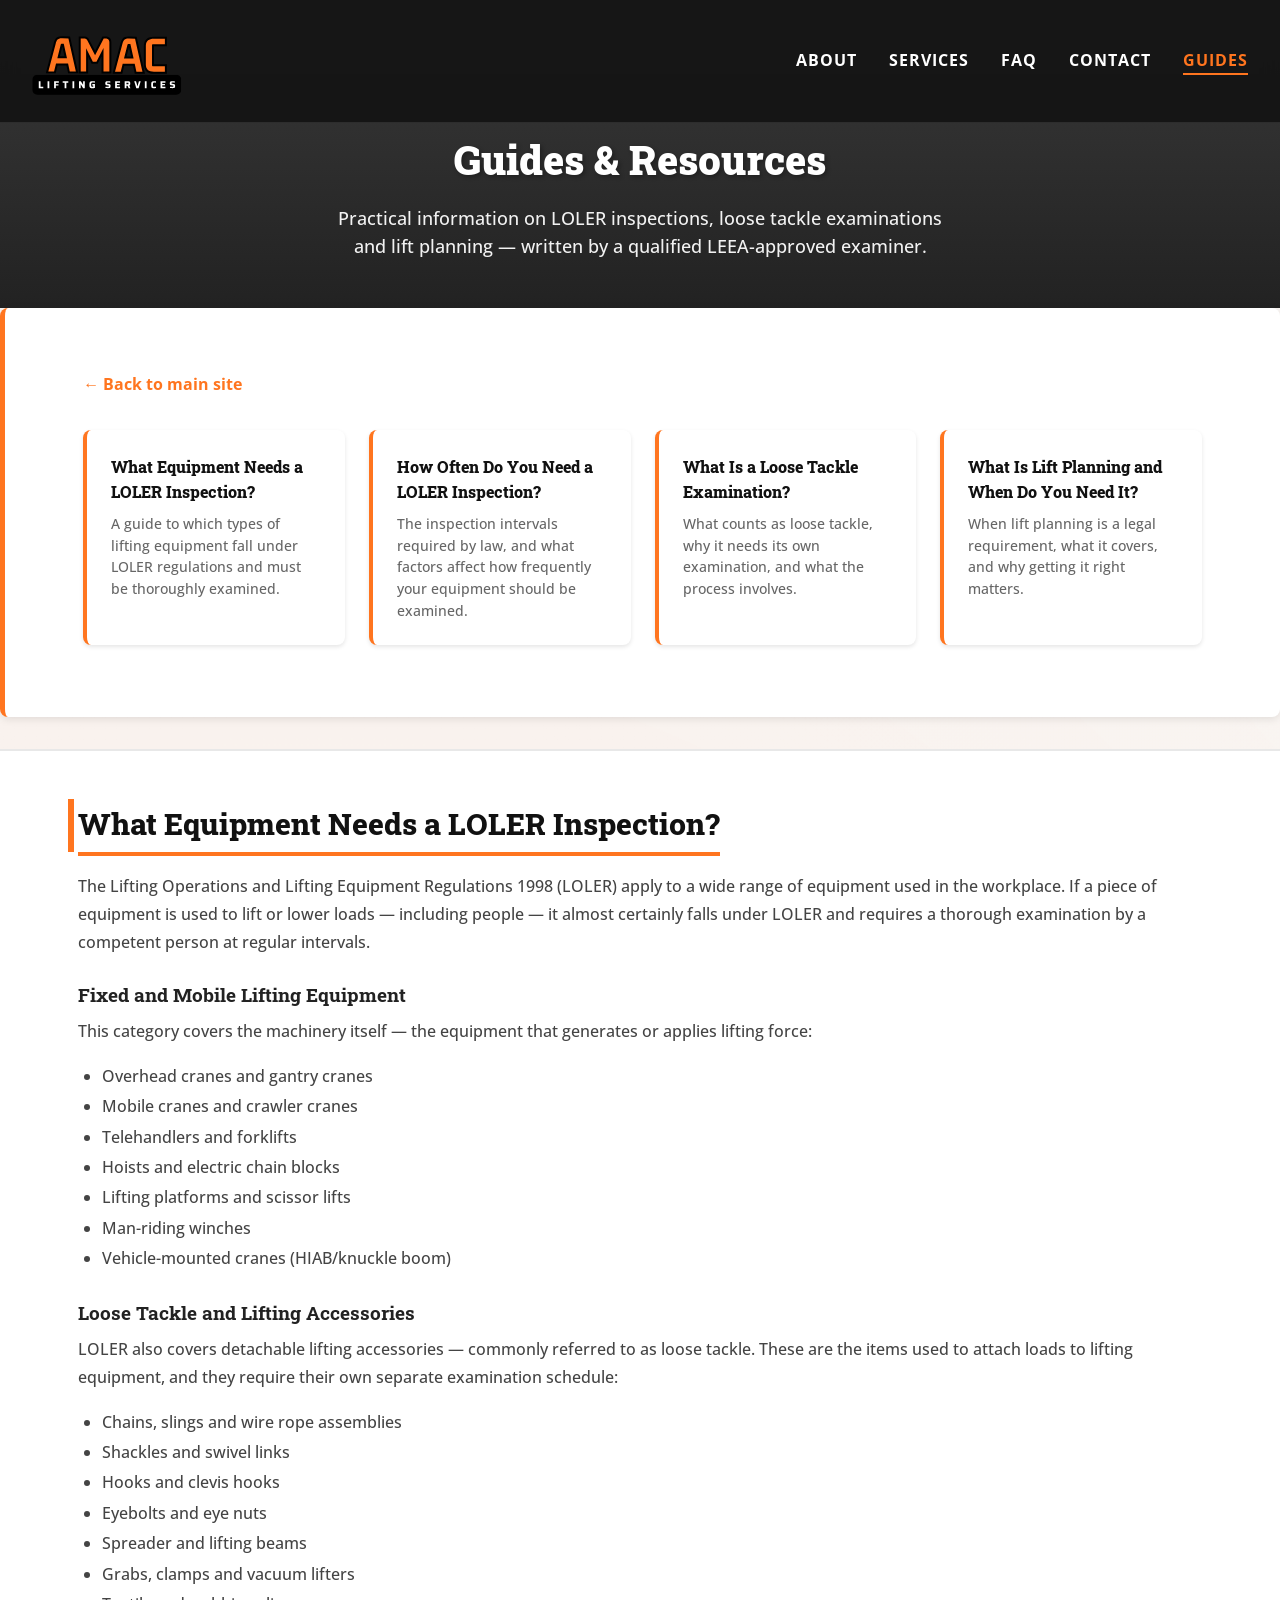
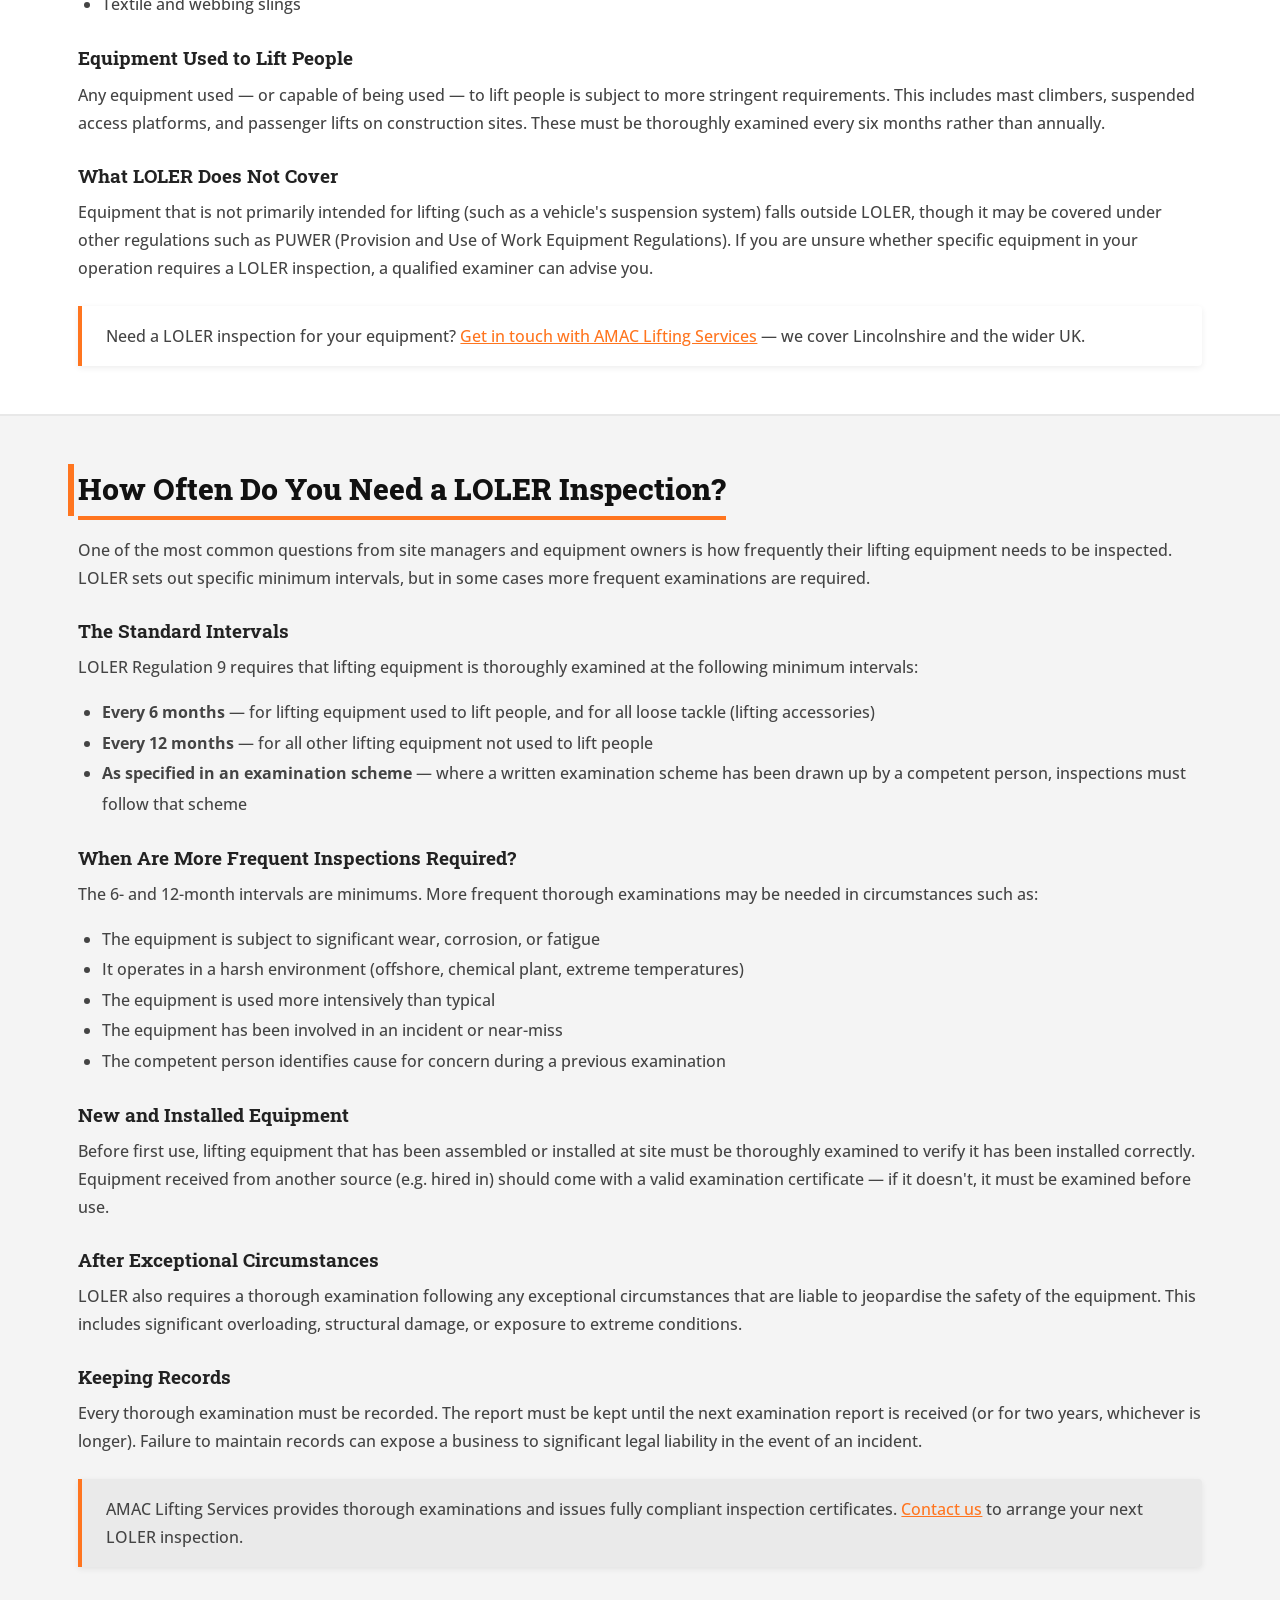
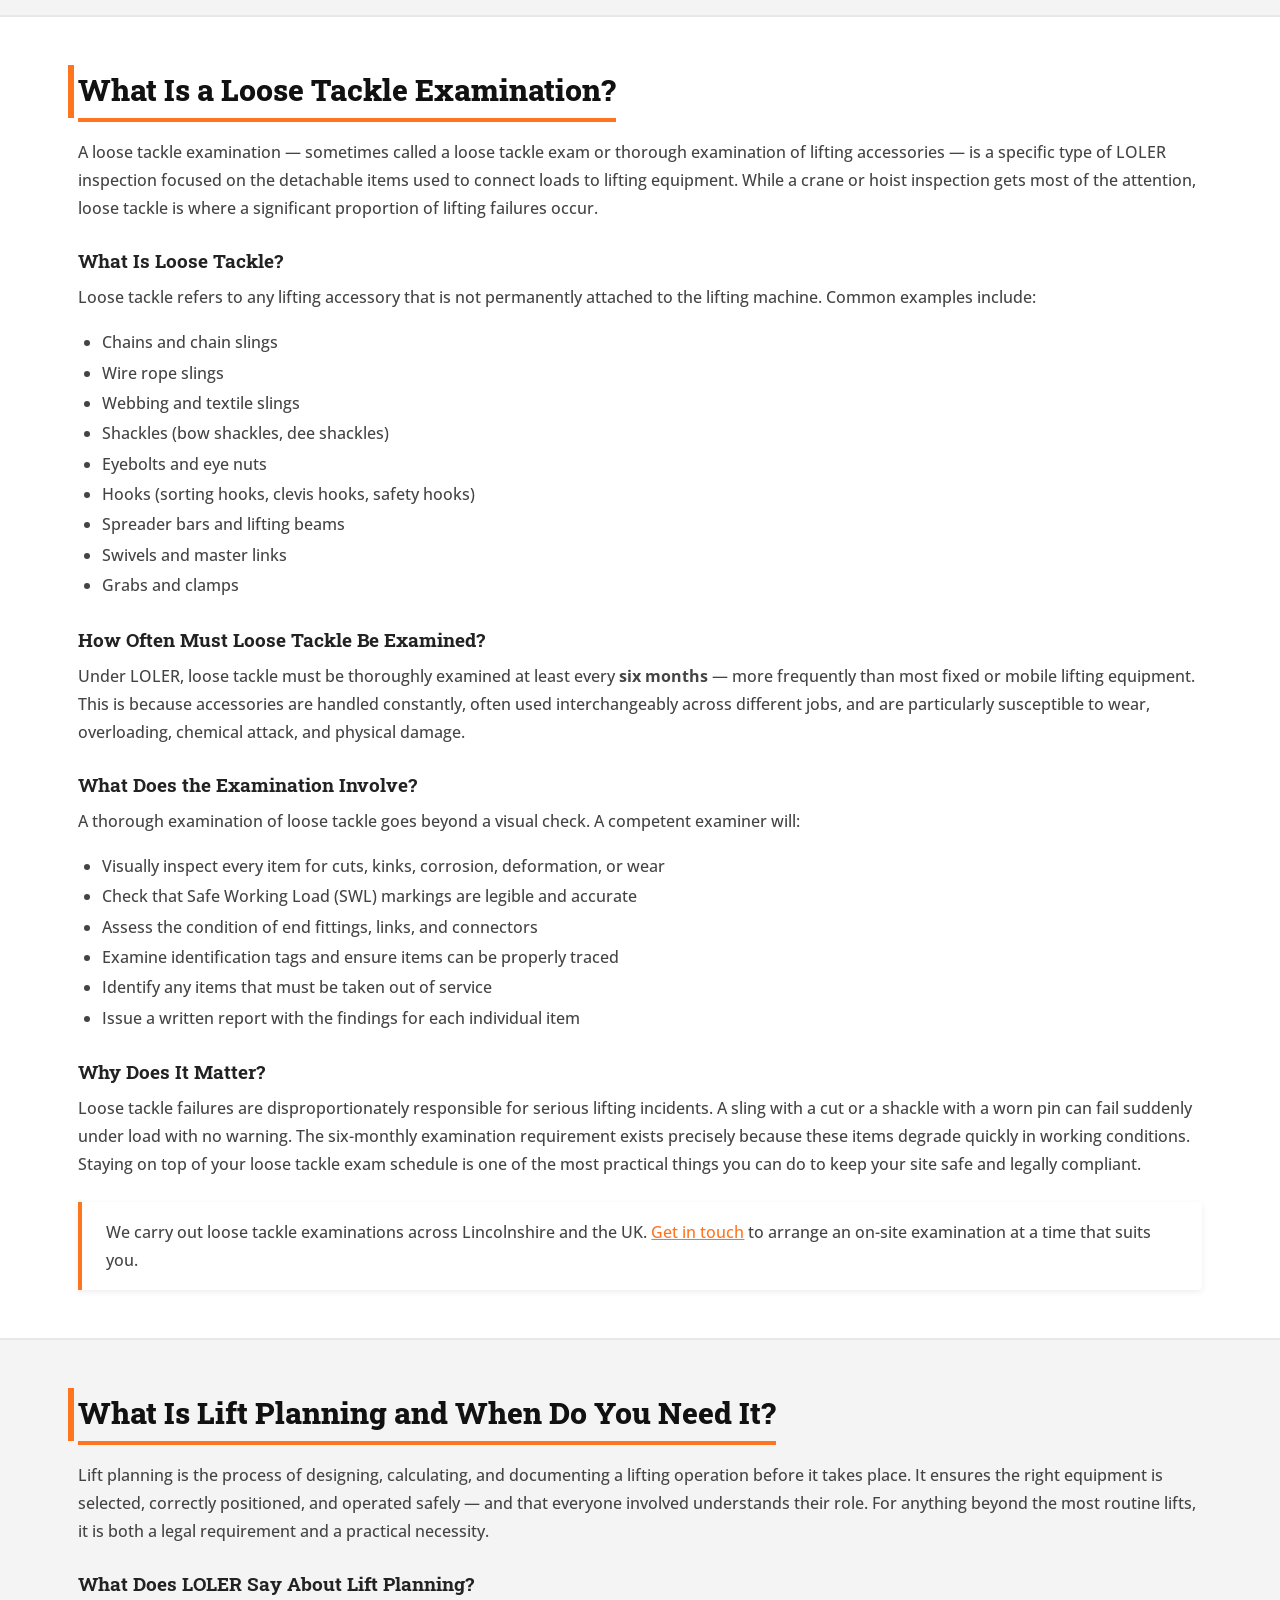
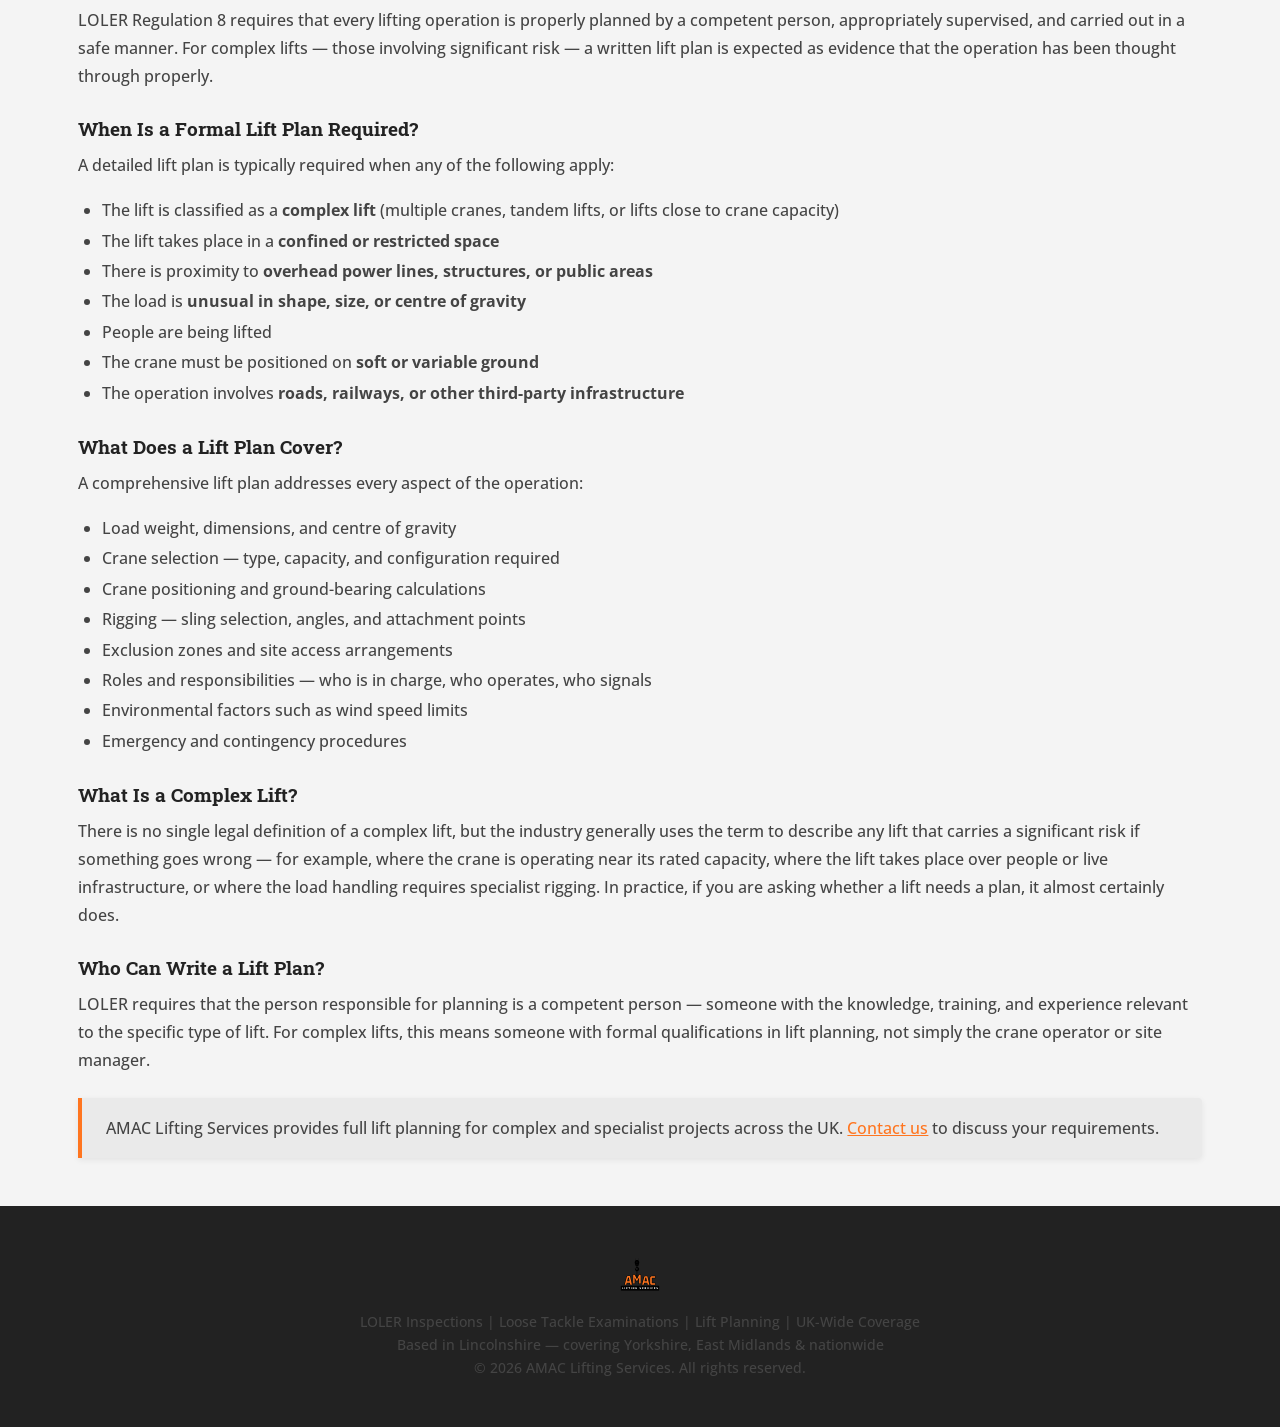
==== blog.html @ 9dad84a2 "improved SEO and built guides" ====
<!DOCTYPE html>
<html lang="en">
<head>
    <meta charset="UTF-8">
    <meta name="viewport" content="width=device-width, initial-scale=1.0">
    <title>LOLER & Lifting Equipment Guides | AMAC Lifting Services</title>
    <meta name="description" content="Practical guides on LOLER inspections, loose tackle examinations, lift planning and lifting equipment compliance. Written by a qualified LEEA-approved examiner.">
    <link rel="canonical" href="https://www.amacliftingservices.co.uk/blog.html">
    <!-- Open Graph / social -->
    <meta property="og:title" content="LOLER & Lifting Equipment Guides | AMAC Lifting Services">
    <meta property="og:description" content="Practical guides on LOLER inspections, loose tackle examinations and lift planning — written by a qualified LEEA-approved examiner covering the UK.">
    <meta property="og:type" content="website">
    <meta property="og:url" content="https://www.amacliftingservices.co.uk/blog.html">
    <meta property="og:image" content="https://www.amacliftingservices.co.uk/image/6.svg">
    <meta name="twitter:card" content="summary_large_image">
    <meta name="twitter:title" content="LOLER & Lifting Equipment Guides | AMAC Lifting Services">
    <meta name="twitter:description" content="Practical guides on LOLER inspections, loose tackle examinations and lift planning — written by a qualified LEEA-approved examiner.">
    <link rel="icon" type="image/svg+xml" href="image/AMAC-LIFTING-LOGO-FAVICON.svg">
    <link rel="preconnect" href="https://fonts.googleapis.com">
    <link rel="preconnect" href="https://fonts.gstatic.com" crossorigin>
    <link href="https://fonts.googleapis.com/css2?family=Montserrat:wght@400;700;900&family=Open+Sans:wght@400;600;700&family=Roboto+Slab:wght@400;700&display=swap" rel="stylesheet">
    <link rel="stylesheet" href="css/styles.css">

    <script type="application/ld+json">
    {
      "@context": "https://schema.org",
      "@type": "Blog",
      "name": "AMAC Lifting Services — Guides & Resources",
      "url": "https://www.amacliftingservices.co.uk/blog.html",
      "description": "Practical guides on LOLER inspections, loose tackle examinations and lift planning from a qualified LEEA-approved examiner.",
      "publisher": {
        "@type": "Organization",
        "name": "AMAC Lifting Services",
        "url": "https://www.amacliftingservices.co.uk/"
      },
      "blogPost": [
        {
          "@type": "BlogPosting",
          "headline": "What Equipment Needs a LOLER Inspection?",
          "url": "https://www.amacliftingservices.co.uk/blog.html#what-equipment-needs-loler",
          "datePublished": "2026-03-12",
          "author": { "@type": "Organization", "name": "AMAC Lifting Services" }
        },
        {
          "@type": "BlogPosting",
          "headline": "How Often Do You Need a LOLER Inspection?",
          "url": "https://www.amacliftingservices.co.uk/blog.html#how-often-loler",
          "datePublished": "2026-03-12",
          "author": { "@type": "Organization", "name": "AMAC Lifting Services" }
        },
        {
          "@type": "BlogPosting",
          "headline": "What Is a Loose Tackle Examination?",
          "url": "https://www.amacliftingservices.co.uk/blog.html#loose-tackle-examination",
          "datePublished": "2026-03-12",
          "author": { "@type": "Organization", "name": "AMAC Lifting Services" }
        },
        {
          "@type": "BlogPosting",
          "headline": "What Is Lift Planning and When Do You Need It?",
          "url": "https://www.amacliftingservices.co.uk/blog.html#what-is-lift-planning",
          "datePublished": "2026-03-12",
          "author": { "@type": "Organization", "name": "AMAC Lifting Services" }
        }
      ]
    }
    </script>
</head>
<body>

    <header class="site-header">
        <nav class="navbar">
            <a class="logo" href="index.html">
                <img src="image/AMAC-NAVBAR-LOGO.svg" alt="AMAC Lifting Services" height="40">
            </a>
            <button class="nav-toggle" aria-label="Open navigation">
                <span class="hamburger"></span>
            </button>
            <ul class="nav-links">
                <li><a href="index.html#about">About</a></li>
                <li><a href="index.html#services">Services</a></li>
                <li><a href="index.html#faq">FAQ</a></li>
                <li><a href="index.html#contact">Contact</a></li>
                <li><a href="blog.html" class="active">Guides</a></li>
            </ul>
        </nav>
    </header>

    <main>
        <div class="blog-hero">
            <div class="container">
                <h1>Guides &amp; Resources</h1>
                <p>Practical information on LOLER inspections, loose tackle examinations and lift planning — written by a qualified LEEA-approved examiner.</p>
            </div>
        </div>

        <section class="section">
            <div class="container">
                <a class="blog-back-link" href="index.html">&larr; Back to main site</a>
                <div class="blog-grid">
                    <div class="blog-card">
                        <h2><a href="#what-equipment-needs-loler">What Equipment Needs a LOLER Inspection?</a></h2>
                        <p>A guide to which types of lifting equipment fall under LOLER regulations and must be thoroughly examined.</p>
                    </div>
                    <div class="blog-card">
                        <h2><a href="#how-often-loler">How Often Do You Need a LOLER Inspection?</a></h2>
                        <p>The inspection intervals required by law, and what factors affect how frequently your equipment should be examined.</p>
                    </div>
                    <div class="blog-card">
                        <h2><a href="#loose-tackle-examination">What Is a Loose Tackle Examination?</a></h2>
                        <p>What counts as loose tackle, why it needs its own examination, and what the process involves.</p>
                    </div>
                    <div class="blog-card">
                        <h2><a href="#what-is-lift-planning">What Is Lift Planning and When Do You Need It?</a></h2>
                        <p>When lift planning is a legal requirement, what it covers, and why getting it right matters.</p>
                    </div>
                </div>
            </div>
        </section>

        <!-- Article 1 -->
        <article id="what-equipment-needs-loler" class="blog-article">
            <div class="container">
                <h2>What Equipment Needs a LOLER Inspection?</h2>
                <p>The Lifting Operations and Lifting Equipment Regulations 1998 (LOLER) apply to a wide range of equipment used in the workplace. If a piece of equipment is used to lift or lower loads — including people — it almost certainly falls under LOLER and requires a thorough examination by a competent person at regular intervals.</p>

                <h3>Fixed and Mobile Lifting Equipment</h3>
                <p>This category covers the machinery itself — the equipment that generates or applies lifting force:</p>
                <ul>
                    <li>Overhead cranes and gantry cranes</li>
                    <li>Mobile cranes and crawler cranes</li>
                    <li>Telehandlers and forklifts</li>
                    <li>Hoists and electric chain blocks</li>
                    <li>Lifting platforms and scissor lifts</li>
                    <li>Man-riding winches</li>
                    <li>Vehicle-mounted cranes (HIAB/knuckle boom)</li>
                </ul>

                <h3>Loose Tackle and Lifting Accessories</h3>
                <p>LOLER also covers detachable lifting accessories — commonly referred to as loose tackle. These are the items used to attach loads to lifting equipment, and they require their own separate examination schedule:</p>
                <ul>
                    <li>Chains, slings and wire rope assemblies</li>
                    <li>Shackles and swivel links</li>
                    <li>Hooks and clevis hooks</li>
                    <li>Eyebolts and eye nuts</li>
                    <li>Spreader and lifting beams</li>
                    <li>Grabs, clamps and vacuum lifters</li>
                    <li>Textile and webbing slings</li>
                </ul>

                <h3>Equipment Used to Lift People</h3>
                <p>Any equipment used — or capable of being used — to lift people is subject to more stringent requirements. This includes mast climbers, suspended access platforms, and passenger lifts on construction sites. These must be thoroughly examined every six months rather than annually.</p>

                <h3>What LOLER Does Not Cover</h3>
                <p>Equipment that is not primarily intended for lifting (such as a vehicle's suspension system) falls outside LOLER, though it may be covered under other regulations such as PUWER (Provision and Use of Work Equipment Regulations). If you are unsure whether specific equipment in your operation requires a LOLER inspection, a qualified examiner can advise you.</p>

                <div class="article-cta">
                    <p>Need a LOLER inspection for your equipment? <a href="index.html#contact">Get in touch with AMAC Lifting Services</a> — we cover Lincolnshire and the wider UK.</p>
                </div>
            </div>
        </article>

        <!-- Article 2 -->
        <article id="how-often-loler" class="blog-article">
            <div class="container">
                <h2>How Often Do You Need a LOLER Inspection?</h2>
                <p>One of the most common questions from site managers and equipment owners is how frequently their lifting equipment needs to be inspected. LOLER sets out specific minimum intervals, but in some cases more frequent examinations are required.</p>

                <h3>The Standard Intervals</h3>
                <p>LOLER Regulation 9 requires that lifting equipment is thoroughly examined at the following minimum intervals:</p>
                <ul>
                    <li><strong>Every 6 months</strong> — for lifting equipment used to lift people, and for all loose tackle (lifting accessories)</li>
                    <li><strong>Every 12 months</strong> — for all other lifting equipment not used to lift people</li>
                    <li><strong>As specified in an examination scheme</strong> — where a written examination scheme has been drawn up by a competent person, inspections must follow that scheme</li>
                </ul>

                <h3>When Are More Frequent Inspections Required?</h3>
                <p>The 6- and 12-month intervals are minimums. More frequent thorough examinations may be needed in circumstances such as:</p>
                <ul>
                    <li>The equipment is subject to significant wear, corrosion, or fatigue</li>
                    <li>It operates in a harsh environment (offshore, chemical plant, extreme temperatures)</li>
                    <li>The equipment is used more intensively than typical</li>
                    <li>The equipment has been involved in an incident or near-miss</li>
                    <li>The competent person identifies cause for concern during a previous examination</li>
                </ul>

                <h3>New and Installed Equipment</h3>
                <p>Before first use, lifting equipment that has been assembled or installed at site must be thoroughly examined to verify it has been installed correctly. Equipment received from another source (e.g. hired in) should come with a valid examination certificate — if it doesn't, it must be examined before use.</p>

                <h3>After Exceptional Circumstances</h3>
                <p>LOLER also requires a thorough examination following any exceptional circumstances that are liable to jeopardise the safety of the equipment. This includes significant overloading, structural damage, or exposure to extreme conditions.</p>

                <h3>Keeping Records</h3>
                <p>Every thorough examination must be recorded. The report must be kept until the next examination report is received (or for two years, whichever is longer). Failure to maintain records can expose a business to significant legal liability in the event of an incident.</p>

                <div class="article-cta">
                    <p>AMAC Lifting Services provides thorough examinations and issues fully compliant inspection certificates. <a href="index.html#contact">Contact us</a> to arrange your next LOLER inspection.</p>
                </div>
            </div>
        </article>

        <!-- Article 3 -->
        <article id="loose-tackle-examination" class="blog-article">
            <div class="container">
                <h2>What Is a Loose Tackle Examination?</h2>
                <p>A loose tackle examination — sometimes called a loose tackle exam or thorough examination of lifting accessories — is a specific type of LOLER inspection focused on the detachable items used to connect loads to lifting equipment. While a crane or hoist inspection gets most of the attention, loose tackle is where a significant proportion of lifting failures occur.</p>

                <h3>What Is Loose Tackle?</h3>
                <p>Loose tackle refers to any lifting accessory that is not permanently attached to the lifting machine. Common examples include:</p>
                <ul>
                    <li>Chains and chain slings</li>
                    <li>Wire rope slings</li>
                    <li>Webbing and textile slings</li>
                    <li>Shackles (bow shackles, dee shackles)</li>
                    <li>Eyebolts and eye nuts</li>
                    <li>Hooks (sorting hooks, clevis hooks, safety hooks)</li>
                    <li>Spreader bars and lifting beams</li>
                    <li>Swivels and master links</li>
                    <li>Grabs and clamps</li>
                </ul>

                <h3>How Often Must Loose Tackle Be Examined?</h3>
                <p>Under LOLER, loose tackle must be thoroughly examined at least every <strong>six months</strong> — more frequently than most fixed or mobile lifting equipment. This is because accessories are handled constantly, often used interchangeably across different jobs, and are particularly susceptible to wear, overloading, chemical attack, and physical damage.</p>

                <h3>What Does the Examination Involve?</h3>
                <p>A thorough examination of loose tackle goes beyond a visual check. A competent examiner will:</p>
                <ul>
                    <li>Visually inspect every item for cuts, kinks, corrosion, deformation, or wear</li>
                    <li>Check that Safe Working Load (SWL) markings are legible and accurate</li>
                    <li>Assess the condition of end fittings, links, and connectors</li>
                    <li>Examine identification tags and ensure items can be properly traced</li>
                    <li>Identify any items that must be taken out of service</li>
                    <li>Issue a written report with the findings for each individual item</li>
                </ul>

                <h3>Why Does It Matter?</h3>
                <p>Loose tackle failures are disproportionately responsible for serious lifting incidents. A sling with a cut or a shackle with a worn pin can fail suddenly under load with no warning. The six-monthly examination requirement exists precisely because these items degrade quickly in working conditions. Staying on top of your loose tackle exam schedule is one of the most practical things you can do to keep your site safe and legally compliant.</p>

                <div class="article-cta">
                    <p>We carry out loose tackle examinations across Lincolnshire and the UK. <a href="index.html#contact">Get in touch</a> to arrange an on-site examination at a time that suits you.</p>
                </div>
            </div>
        </article>

        <!-- Article 4 -->
        <article id="what-is-lift-planning" class="blog-article">
            <div class="container">
                <h2>What Is Lift Planning and When Do You Need It?</h2>
                <p>Lift planning is the process of designing, calculating, and documenting a lifting operation before it takes place. It ensures the right equipment is selected, correctly positioned, and operated safely — and that everyone involved understands their role. For anything beyond the most routine lifts, it is both a legal requirement and a practical necessity.</p>

                <h3>What Does LOLER Say About Lift Planning?</h3>
                <p>LOLER Regulation 8 requires that every lifting operation is properly planned by a competent person, appropriately supervised, and carried out in a safe manner. For complex lifts — those involving significant risk — a written lift plan is expected as evidence that the operation has been thought through properly.</p>

                <h3>When Is a Formal Lift Plan Required?</h3>
                <p>A detailed lift plan is typically required when any of the following apply:</p>
                <ul>
                    <li>The lift is classified as a <strong>complex lift</strong> (multiple cranes, tandem lifts, or lifts close to crane capacity)</li>
                    <li>The lift takes place in a <strong>confined or restricted space</strong></li>
                    <li>There is proximity to <strong>overhead power lines, structures, or public areas</strong></li>
                    <li>The load is <strong>unusual in shape, size, or centre of gravity</strong></li>
                    <li>People are being lifted</li>
                    <li>The crane must be positioned on <strong>soft or variable ground</strong></li>
                    <li>The operation involves <strong>roads, railways, or other third-party infrastructure</strong></li>
                </ul>

                <h3>What Does a Lift Plan Cover?</h3>
                <p>A comprehensive lift plan addresses every aspect of the operation:</p>
                <ul>
                    <li>Load weight, dimensions, and centre of gravity</li>
                    <li>Crane selection — type, capacity, and configuration required</li>
                    <li>Crane positioning and ground-bearing calculations</li>
                    <li>Rigging — sling selection, angles, and attachment points</li>
                    <li>Exclusion zones and site access arrangements</li>
                    <li>Roles and responsibilities — who is in charge, who operates, who signals</li>
                    <li>Environmental factors such as wind speed limits</li>
                    <li>Emergency and contingency procedures</li>
                </ul>

                <h3>What Is a Complex Lift?</h3>
                <p>There is no single legal definition of a complex lift, but the industry generally uses the term to describe any lift that carries a significant risk if something goes wrong — for example, where the crane is operating near its rated capacity, where the lift takes place over people or live infrastructure, or where the load handling requires specialist rigging. In practice, if you are asking whether a lift needs a plan, it almost certainly does.</p>

                <h3>Who Can Write a Lift Plan?</h3>
                <p>LOLER requires that the person responsible for planning is a competent person — someone with the knowledge, training, and experience relevant to the specific type of lift. For complex lifts, this means someone with formal qualifications in lift planning, not simply the crane operator or site manager.</p>

                <div class="article-cta">
                    <p>AMAC Lifting Services provides full lift planning for complex and specialist projects across the UK. <a href="index.html#contact">Contact us</a> to discuss your requirements.</p>
                </div>
            </div>
        </article>
    </main>

    <footer class="site-footer">
        <img class="footer-logo" src="image/6.svg" alt="AMAC Lifting Services logo" height="30">
        <p>LOLER Inspections | Loose Tackle Examinations | Lift Planning | UK-Wide Coverage</p>
        <p>Based in Lincolnshire &mdash; covering Yorkshire, East Midlands &amp; nationwide</p>
        <p>&copy; 2026 AMAC Lifting Services. All rights reserved.</p>
    </footer>

    <script src="js/main.js"></script>
</body>
</html>
---- css/styles.css ----
/* Base resets and typography */
:root {
  --accent: #ff751f;
  --dark: #222;
  --darkest: #111;
  --lightgray: #f4f4f4;
  --font-heading: 'Roboto Slab', serif;
  --font-body: 'Open Sans', sans-serif;
}
* {
  margin: 0;
  padding: 0;
  box-sizing: border-box;
}
html {
  scroll-behavior: smooth;
  font-family: var(--font-body);
  color: var(--dark);
  background-color: #fff;
  font-size: 16px; /* base font size for consistent scaling */
}
body {
  line-height: 1.6;
  font-weight: 500;
  background: #f9f9f9;
  background-image: 
    radial-gradient(circle at 25% 25%, rgba(255, 117, 31, 0.08) 0%, transparent 50%),
    radial-gradient(circle at 75% 75%, rgba(21, 33, 99, 0.08) 0%, transparent 50%);
}
h1,h2,h3,h4,h5,h6 {
  font-family: var(--font-heading);
  color: var(--darkest);
}
p {
  color: #444;
}
a {
  color: var(--accent);
}

/* Utility */
.container {
  width: 90%;
  max-width: 1200px;
  margin: 0 auto;
}
img {
  max-width: 100%;
  height: auto;
}

/* Header / Navbar */
.site-header {
  background: rgba(17,17,17,0.85);
  backdrop-filter: blur(8px);
  position: fixed;
  width: 100%;
  top: 0;
  z-index: 1000;
  border-bottom: 1px solid rgba(255,255,255,0.1);
}
.navbar {
  display: flex;
  align-items: center;
  justify-content: space-between;
  padding: 1rem 2rem;
}
.navbar .logo img {
  display: block;
  height: 90px;
}
.nav-links {
  list-style: none;
  display: flex;
  gap: 2rem;
}
.nav-links a {
  text-decoration: none;
  color: #fff;
  font-weight: 700;
  text-transform: uppercase;
  letter-spacing: 1px;
  position: relative;
  transition: color 0.3s, transform 0.2s;
}
.nav-links a::after {
  content: '';
  position: absolute;
  left: 0;
  bottom: -4px;
  width: 0;
  height: 2px;
  background: var(--accent);
  transition: width 0.3s;
}
.nav-links a:hover::after,
.nav-links a:focus::after,
.nav-links a.active::after {
  width: 100%;
}
.nav-links a:hover,
.nav-links a:focus {
  color: var(--accent);
  transform: translateY(-1px);
}
.nav-links a.active {
  color: var(--accent);
}

/* Mobile nav toggle */
.nav-toggle {
  display: none;
  background: none;
  border: none;
  cursor: pointer;
}
.hamburger,
.hamburger::before,
.hamburger::after {
  width: 25px;
  height: 3px;
  background-color: #222;
  display: block;
  position: relative;
  transition: all 0.3s;
}
.hamburger::before,
.hamburger::after {
  content: "";
  position: absolute;
}
.hamburger::before {
  top: -8px;
}
.hamburger::after {
  top: 8px;
}
.nav-toggle.active .hamburger {
  background-color: transparent;
}
.nav-toggle.active .hamburger::before {
  transform: rotate(45deg) translate(5px, 5px);
  background-color: #ff751f;
}
.nav-toggle.active .hamburger::after {
  transform: rotate(-45deg) translate(5px, -5px);
  background-color: #ff751f;
}

/* Hero */
.hero {
  padding-top: 100px; /* account for fixed nav */
  background: linear-gradient(180deg, #3a3a3a 0%, #222 100%);
  text-align: center;
  padding: 6rem 1rem 8rem;
  color: #fff;
  position: relative;
}
.hero::before {
  display: none; /* remove pattern overlay */
}
.hero .container {
  max-width: 900px;
  margin: 0 auto;
  position: relative;
  z-index: 1;
}
.hero-logo {
  max-width: 400px;
  width: 100%;
  margin-bottom: 1.5rem;
}
.hero h1 {
  font-size: 3.5rem;
  color: #fff;
  font-weight: 900;
  text-shadow: 2px 2px 4px rgba(0,0,0,0.3);
  margin-bottom: 0.5rem;
}
.hero h2 {
  font-size: 2rem;
  color: #ff751f;
  font-weight: 700;
  text-shadow: 1px 1px 2px rgba(0,0,0,0.2);
  margin-bottom: 1rem;
}
.hero p {
  margin-top: 1.5rem;
  font-size: 1.2rem;
  color: #f2f2f2;
  font-weight: 500;
}
.btn {
  display: inline-block;
  background-color: #ff751f;
  color: #fff;
  padding: 1rem 2rem;
  text-decoration: none;
  font-weight: 700;
  font-size: 1.1rem;
  border-radius: 4px;
  transition: all 0.3s ease;
  margin-top: 2rem;
  box-shadow: 0 4px 8px rgba(0,0,0,0.2);
  animation: pulse 2s infinite;
}
.btn:hover {
  background-color: #e06614;
  transform: translateY(-3px);
  box-shadow: 0 6px 12px rgba(0,0,0,0.3);
}
@keyframes pulse {
  0% { box-shadow: 0 4px 8px rgba(0,0,0,0.2); }
  50% { box-shadow: 0 4px 8px rgba(255, 117, 31, 0.4); }
  100% { box-shadow: 0 4px 8px rgba(0,0,0,0.2); }
}

/* Sections */
.section {
  padding: 4rem 1rem;
  box-shadow: 0 2px 8px rgba(0,0,0,0.1);
  border-radius: 8px;
  margin-bottom: 2rem;
  background: #fff;
  border-left: 5px solid var(--accent);
}
.section.about {
  background-color: var(--dark);
  color: #fff;
  border-left-color: var(--accent);
  text-align: center;
}
.section.about .container {
  max-width: 800px;
}
.section.about p {
  font-size: 1.1rem;
  line-height: 1.8;
  margin-top: 1rem;
}
.section.about h2 {
  border-color: var(--accent);
  color: #fff;
  font-size: 2.5rem;
}
.section.about p,
.section.about ul li,
.section.about address,
.section.about a {
  color: #fff;
}
.section.about a {
  color: var(--accent);
}
.section:nth-of-type(even) {
  background-color: var(--lightgray);
}
.section:nth-of-type(even) h2,
.section:nth-of-type(even) p,
.section:nth-of-type(even) ul li,
.section:nth-of-type(even) address {
  color: var(--dark);
}
.section h2 {
  font-size: 2.5rem;
  margin-bottom: 1rem;
  color: var(--dark);
  border-bottom: 4px solid var(--accent);
  display: inline-block;
  padding-bottom: 0.25rem;
  font-weight: 800;
  position: relative;
}
.section h2::before {
  content: '';
  position: absolute;
  left: -10px;
  top: 0;
  height: 100%;
  width: 6px;
  background: var(--accent);
}
.section h3 {
  font-size: 1.5rem;
  margin-bottom: 0.5rem;
  color: var(--dark);
  font-weight: 700;
}
.service {
  position: relative;
  margin-bottom: 2rem;
  padding: 1.5rem 1rem 1.5rem 3rem;
  border-radius: 4px;
  background: #fff;
  border-left: 4px solid var(--accent);
  box-shadow: 0 2px 4px rgba(0,0,0,0.1);
}
.service::before {
  content: '';
  position: absolute;
  top: 1.5rem;
  left: 0.5rem;
  width: 24px;
  height: 24px;
  background-size: cover;
}
.service:nth-of-type(1)::before {
  background-image: url('data:image/svg+xml;utf8,<svg xmlns="http://www.w3.org/2000/svg" fill="%23ff751f" viewBox="0 0 24 24"><path d="M12 2l9 4-9 4-9-4 9-4zm0 6l9 4-9 4-9-4 9-4zm0 6l9 4-9 4-9-4 9-4z"/></svg>');
}
.service:nth-of-type(2)::before {
  background-image: url('data:image/svg+xml;utf8,<svg xmlns="http://www.w3.org/2000/svg" fill="%23ff751f" viewBox="0 0 24 24"><path d="M3 13h18v-2H3v2zm0 4h18v-2H3v2zm0-8h18V7H3v2z"/></svg>');
}
.service:nth-of-type(3)::before {
  background-image: url('data:image/svg+xml;utf8,<svg xmlns="http://www.w3.org/2000/svg" fill="%23ff751f" viewBox="0 0 24 24"><path d="M12 2l8 8h-6v8h-4v-8H4l8-8z"/></svg>');
}
@media(min-width:768px){
  .services-list {
    display: grid;
    grid-template-columns: repeat(3,1fr);
    gap: 1.5rem;
  }
}

.section.services h2 {
  margin-bottom: 2rem;
  text-align: center;
}

/* Footer */
.site-footer {
  background-color: #222;
  color: #fff;
  text-align: center;
  padding: 3rem 1rem;
}
.site-footer .footer-logo {
  display: block;
  margin: 0 auto 1rem;
  height: 40px;
}
.site-footer p {
  font-size: 0.9rem;
}

/* Contact form */
.contact-form {
  max-width: 600px;
  margin: 2rem auto 0;
  display: flex;
  flex-direction: column;
  gap: 1rem;
  background: #fff;
  padding: 2rem;
  border-radius: 8px;
  box-shadow: 0 4px 12px rgba(0,0,0,0.15);
}
.contact-form label {
  display: flex;
  flex-direction: column;
  font-weight: 600;
  color: var(--darkest);
}
.contact-form input,
.contact-form textarea {
  padding: 0.75rem;
  border: 1px solid #ccc;
  border-radius: 4px;
  font-size: 1rem;
  resize: vertical;
}
.contact-form button {
  align-self: flex-start;
  background-color: var(--accent);
  color: #fff;
  border: none;
  padding: 0.75rem 1.5rem;
  font-size: 1rem;
  font-weight: 700;
  border-radius: 4px;
  cursor: pointer;
  transition: background-color 0.3s, transform 0.2s;
}
}

/* FAQ Section */
.faq {
  background-color: #f9f9f9;
}
.faq-list {
  display: grid;
  gap: 1.5rem;
}
.faq-item {
  background-color: #fff;
  padding: 1.5rem;
  border-radius: 8px;
  box-shadow: 0 2px 4px rgba(0,0,0,0.1);
}
.faq-item h3 {
  color: var(--accent);
  margin-bottom: 0.5rem;
  font-size: 1.1rem;
}
.faq-item p {
  margin: 0;
  line-height: 1.6;
}

/* ── Blog page ─────────────────────────────────────────────────── */
.blog-hero {
  background: linear-gradient(180deg, #3a3a3a 0%, #222 100%);
  color: #fff;
  text-align: center;
  padding: 8rem 1rem 3rem; /* top clears fixed navbar (~122px) */
}
.blog-hero h1 {
  font-family: var(--font-heading);
  font-size: 2.5rem;
  font-weight: 900;
  color: #fff;
  text-shadow: 2px 2px 4px rgba(0,0,0,0.3);
  margin-bottom: 0.75rem;
}
.blog-hero p {
  color: #f2f2f2;
  font-size: 1.1rem;
  max-width: 620px;
  margin: 0 auto;
}

.blog-back-link {
  display: inline-block;
  margin-bottom: 2rem;
  color: var(--accent);
  text-decoration: none;
  font-weight: 700;
  font-size: 1rem;
  transition: color 0.2s, transform 0.2s;
}
.blog-back-link:hover {
  color: #e06614;
  transform: translateX(-3px);
}

.blog-grid {
  display: grid;
  gap: 1.5rem;
  grid-template-columns: repeat(auto-fit, minmax(240px, 1fr));
  margin-bottom: 0.5rem;
}
.blog-card {
  background: #fff;
  border-radius: 8px;
  padding: 1.5rem;
  box-shadow: 0 2px 4px rgba(0,0,0,0.1);
  border-left: 4px solid var(--accent);
  transition: box-shadow 0.2s, transform 0.2s;
}
.blog-card:hover {
  box-shadow: 0 4px 14px rgba(0,0,0,0.15);
  transform: translateY(-2px);
}
.blog-card h2 {
  font-size: 1rem;
  margin-bottom: 0.5rem;
  border-bottom: none;
  display: block;
  padding-bottom: 0;
}
.blog-card h2::before {
  display: none;
}
.blog-card h2 a {
  color: var(--darkest);
  text-decoration: none;
}
.blog-card h2 a:hover {
  color: var(--accent);
}
.blog-card p {
  font-size: 0.9rem;
  color: #666;
  margin: 0;
  line-height: 1.5;
}

.blog-article {
  padding: 3rem 1rem;
  border-top: 2px solid #e8e8e8;
  background: #fff;
}
.blog-article:nth-of-type(even) {
  background: var(--lightgray);
}
.blog-article h2 {
  font-size: 1.9rem;
  font-family: var(--font-heading);
  color: var(--darkest);
  font-weight: 800;
  margin-bottom: 1rem;
  border-bottom: 4px solid var(--accent);
  display: inline-block;
  padding-bottom: 0.25rem;
  position: relative;
}
.blog-article h2::before {
  content: '';
  position: absolute;
  left: -10px;
  top: 0;
  height: 100%;
  width: 6px;
  background: var(--accent);
}
.blog-article h3 {
  font-family: var(--font-heading);
  font-size: 1.2rem;
  font-weight: 700;
  color: var(--dark);
  margin: 1.5rem 0 0.4rem;
}
.blog-article p {
  color: #444;
  line-height: 1.75;
  margin-bottom: 1rem;
}
.blog-article ul {
  margin: 0.25rem 0 1rem 1.5rem;
  color: #444;
  line-height: 1.9;
}
.blog-article .article-cta {
  background: #fff;
  border-left: 4px solid var(--accent);
  padding: 1rem 1.5rem;
  margin-top: 1.5rem;
  border-radius: 0 4px 4px 0;
  box-shadow: 0 2px 6px rgba(0,0,0,0.07);
}
.blog-article:nth-of-type(even) .article-cta {
  background: #eaeaea;
}
.blog-article .article-cta p {
  margin: 0;
}

/* Mobile & tablet responsiveness */
@media (max-width: 768px) {
  html {
    font-size: 15px; /* reduce base font size for consistent scaling */
  }
  .nav-toggle {
    display: block;
  }
  .nav-links {
    position: absolute;
    top: 100%;
    right: 0;
    background-color: #fff;
    flex-direction: column;
    align-items: flex-start;
    width: 280px;
    padding: 2rem;
    border-radius: 8px;
    box-shadow: 0 8px 16px rgba(0,0,0,0.15);
    transform: translateX(100%);
    transition: transform 0.3s ease;
    display: none;
    gap: 1.5rem;
  }
  .nav-links.open {
    transform: translateX(0);
    display: block;
  }
  .nav-links a {
    color: #222;
    padding: 1rem 1.5rem;
    border-radius: 4px;
    transition: background-color 0.2s;
    font-size: 1.1rem;
  }
  .nav-links a:hover,
  .nav-links a:focus {
    background-color: #f0f0f0;
  }
  .nav-links a.active {
    color: #ff751f;
    text-decoration: underline;
  }
  .nav-links a::after {
    display: none;
  }
  .hero {
    padding: 3rem 1rem 4rem;
  }
  .hero h1 {
    font-size: 2.5rem !important;
    margin-bottom: 0.5rem;
  }
  .hero h2 {
    font-size: 1.5rem !important;
    margin-bottom: 0.5rem;
  }
  .hero p {
    font-size: 1rem;
    margin-top: 1rem;
  }
  .btn {
    font-size: 0.95rem;
    padding: 0.8rem 1.5rem;
  }
  .section {
    padding: 3rem 1rem;
  }
  .section h2 {
    font-size: 2rem;
  }
  .section h3 {
    font-size: 1.3rem;
  }
  .services-list {
    grid-template-columns: 1fr;
  }
  .contact-form {
    padding: 1rem;
  }
  .contact-form input,
  .contact-form textarea {
    font-size: 1rem;
  }
  .contact-form button {
    font-size: 0.95rem;
  }
  .blog-hero {
    padding: 7rem 1rem 2.5rem;
  }
  .blog-hero h1 {
    font-size: 1.8rem;
  }
  .blog-hero p {
    font-size: 1rem;
  }
  .blog-grid {
    grid-template-columns: 1fr;
  }
  .blog-article h2 {
    font-size: 1.5rem;
  }
}

@media (max-width: 600px) {
  html {
    font-size: 14px; /* further reduction for very small screens */
  }
  .navbar .logo img {
    height: 80px;
  }
  .nav-links {
    gap: 1rem;
  }
}

@media (max-width: 480px) {
  html {
    font-size: 13px; /* smallest for phones */
  }
  .hero h1 {
    font-size: 2rem !important;
  }
  .hero h2 {
    font-size: 1.3rem !important;
  }
  .hero p {
    font-size: 0.95rem;
  }
  .section h2 {
    font-size: 1.8rem;
  }
  .section h3 {
    font-size: 1.2rem;
  }
  .btn {
    font-size: 0.9rem;
    padding: 0.7rem 1.2rem;
  }
  .navbar {
    padding: 0.8rem 1rem;
  }
  .navbar .logo img {
    height: 70px;
  }
}
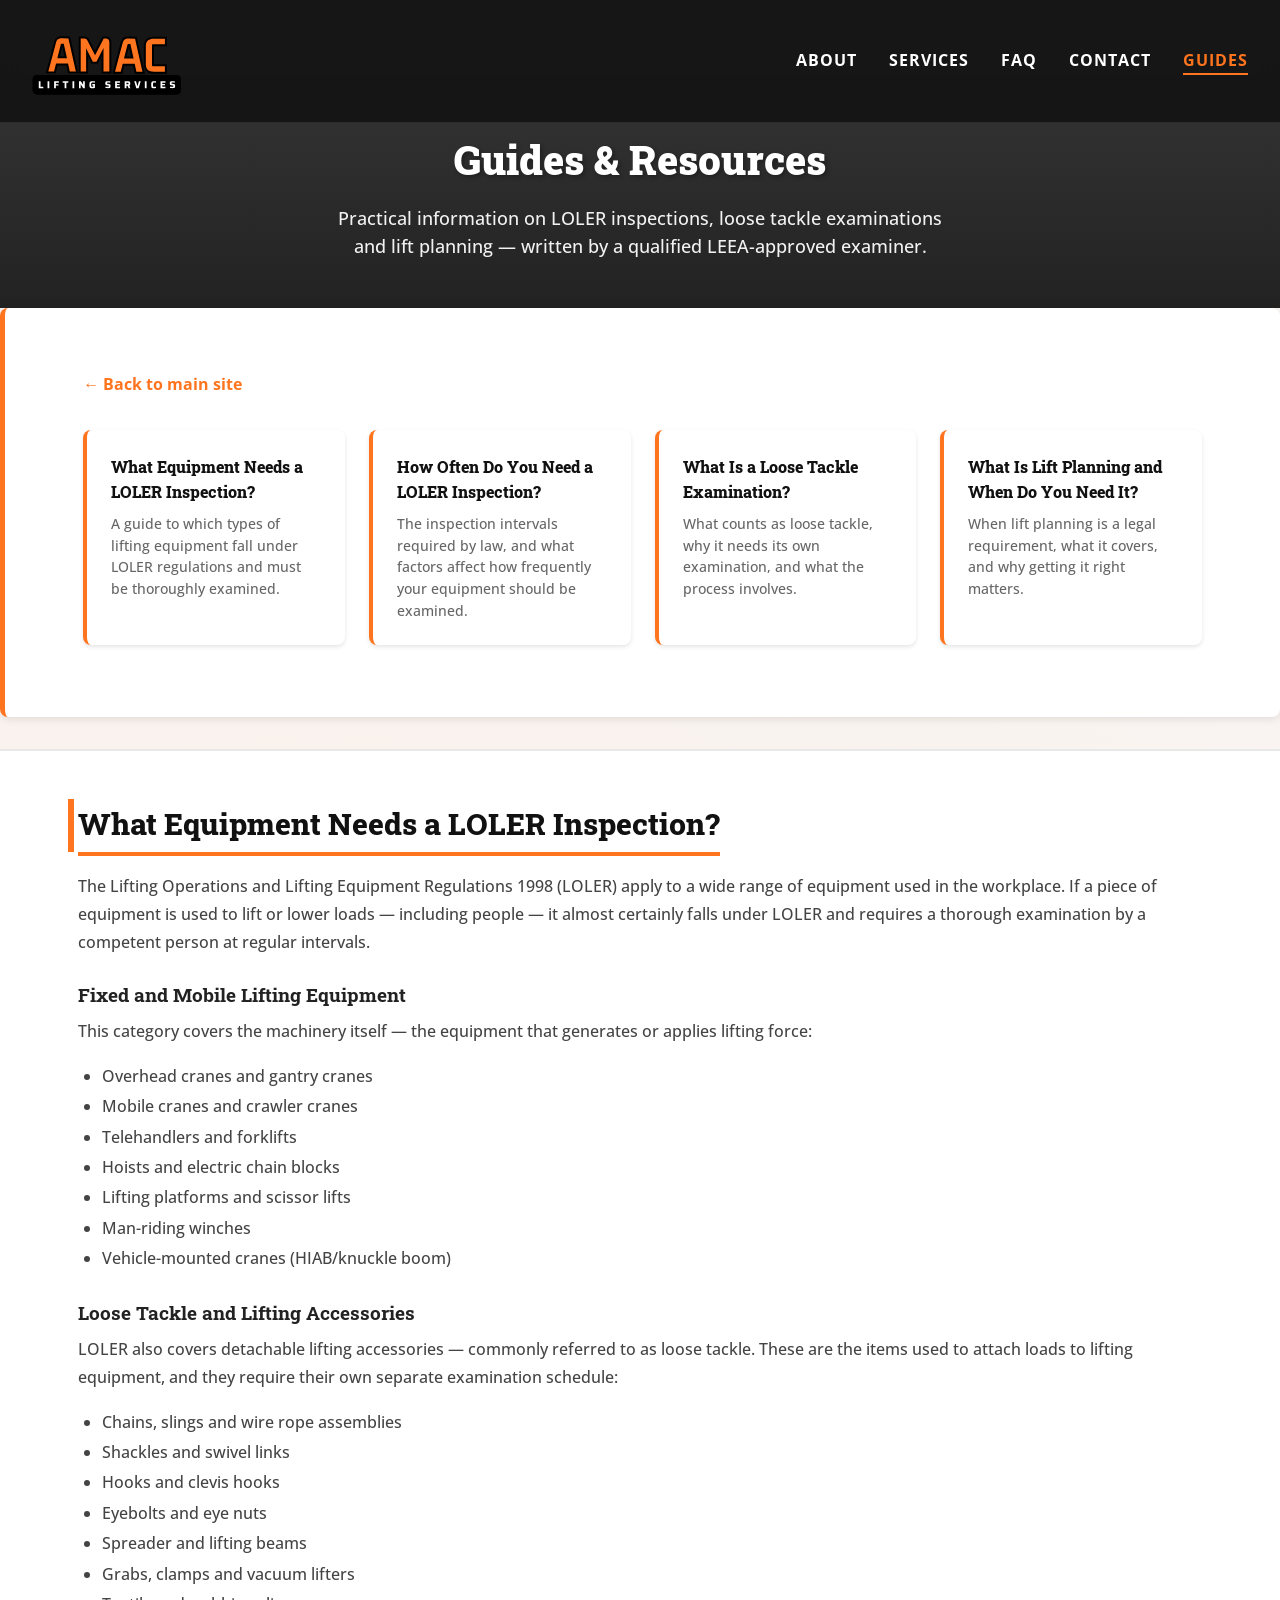
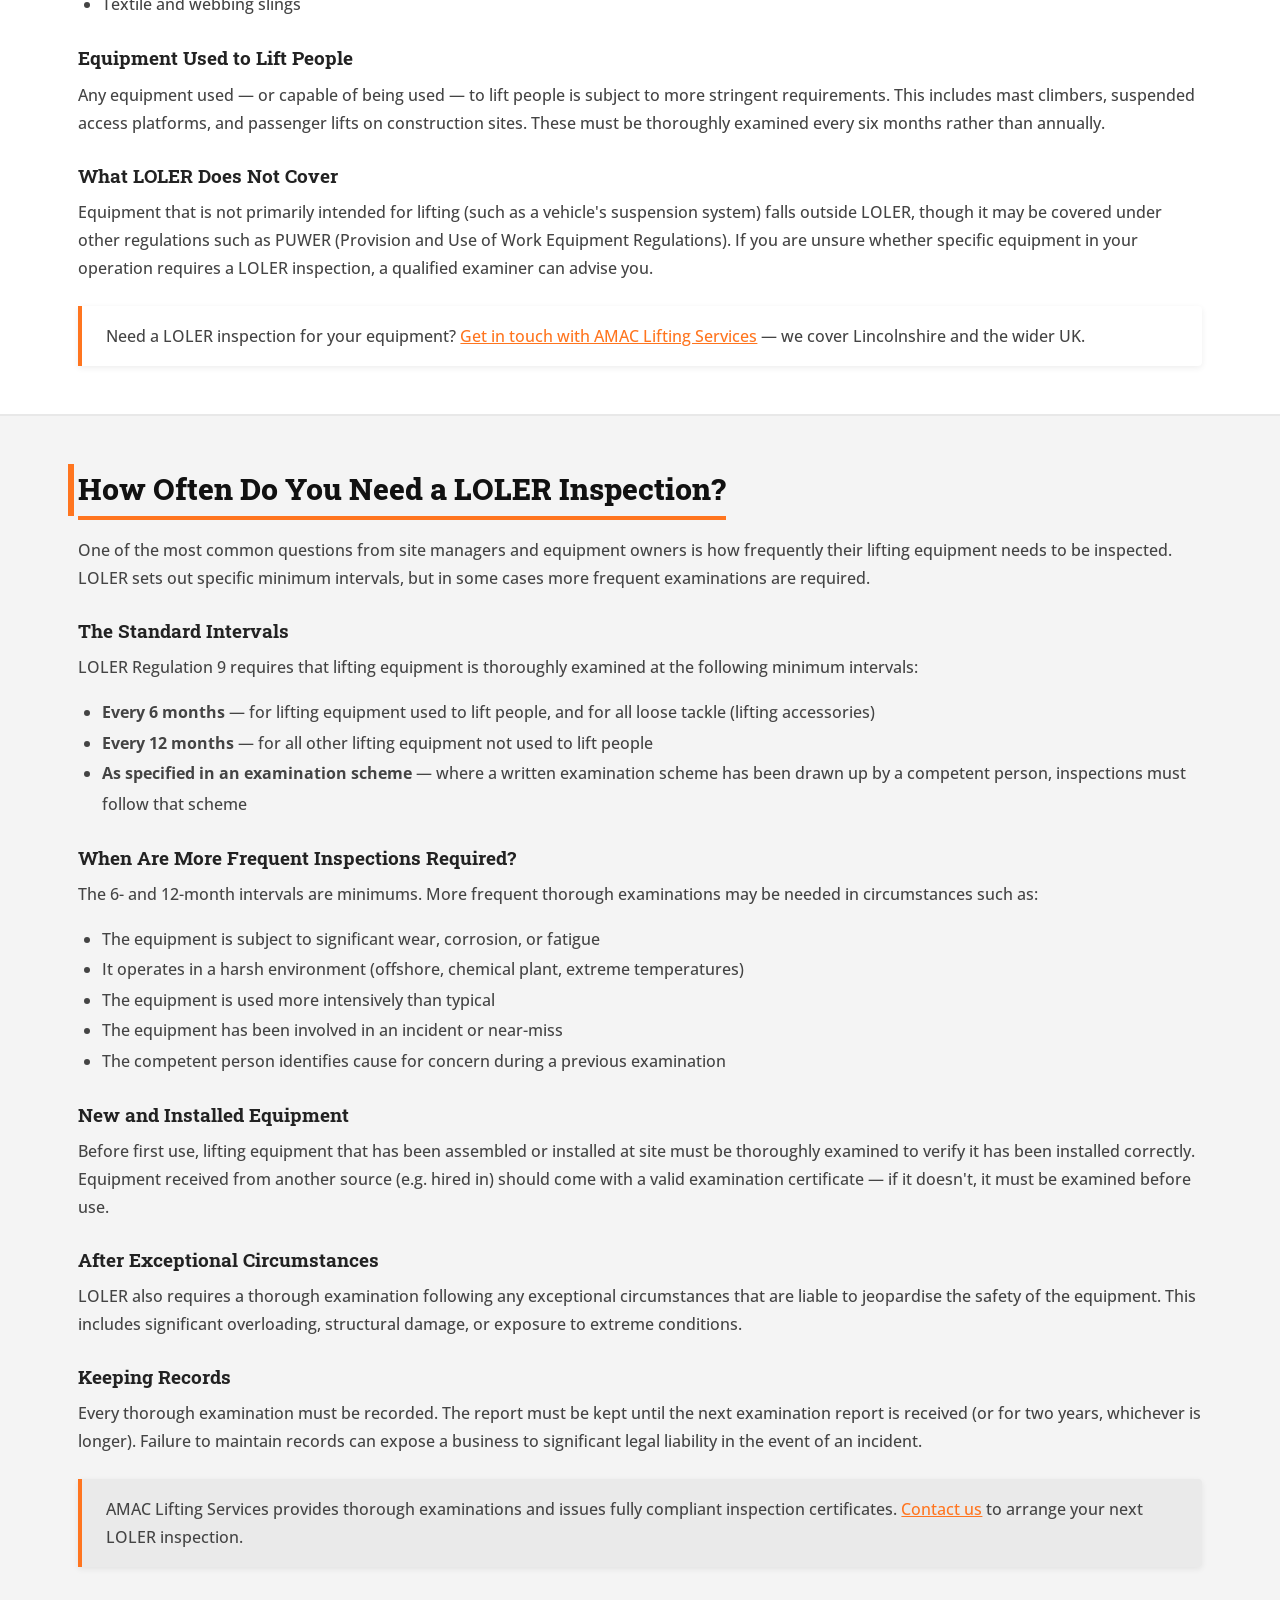
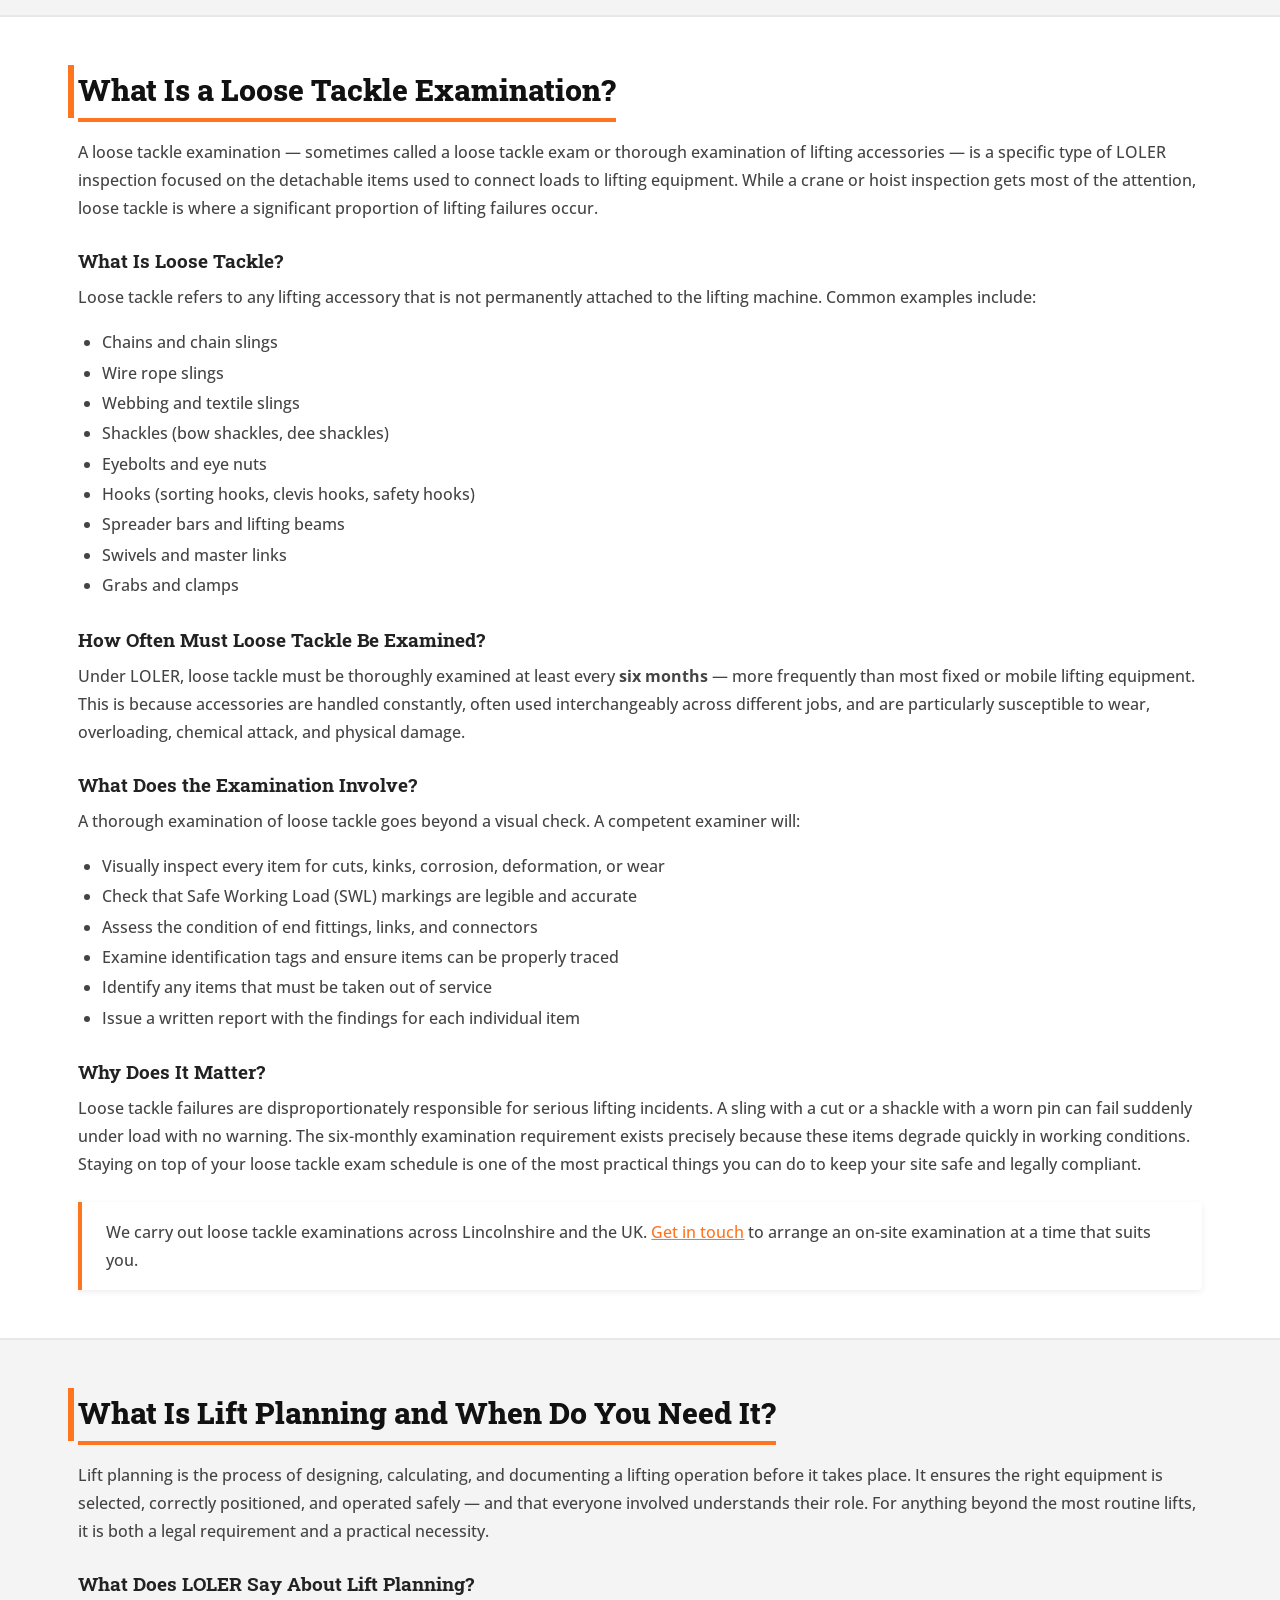
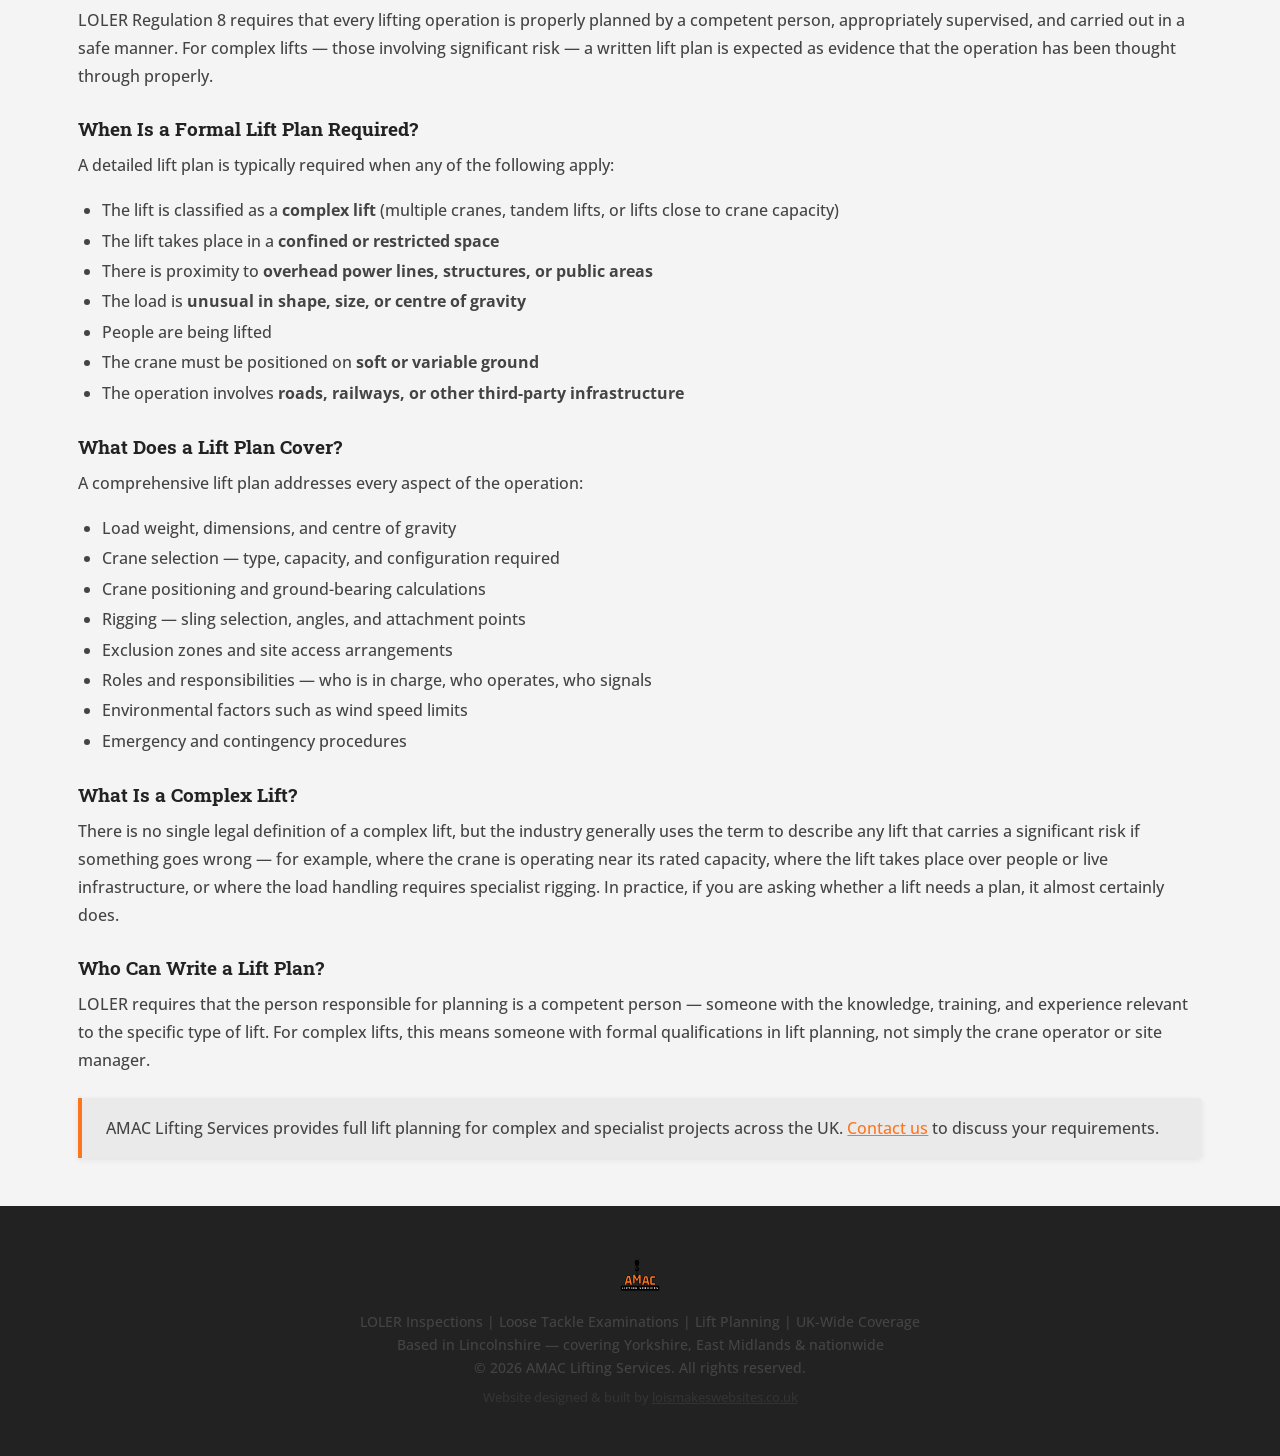
==== commit a3b79779: "added website builder link" ====
--- a/blog.html
+++ b/blog.html
@@ -294,6 +294,7 @@
         <p>LOLER Inspections | Loose Tackle Examinations | Lift Planning | UK-Wide Coverage</p>
         <p>Based in Lincolnshire &mdash; covering Yorkshire, East Midlands &amp; nationwide</p>
         <p>&copy; 2026 AMAC Lifting Services. All rights reserved.</p>
+        <p style="font-size:0.8rem;opacity:0.5;margin-top:0.5rem;">Website designed &amp; built by <a href="https://www.loismakeswebsites.co.uk" target="_blank" rel="noopener" style="color:inherit;">loismakeswebsites.co.uk</a></p>
     </footer>
 
     <script src="js/main.js"></script>
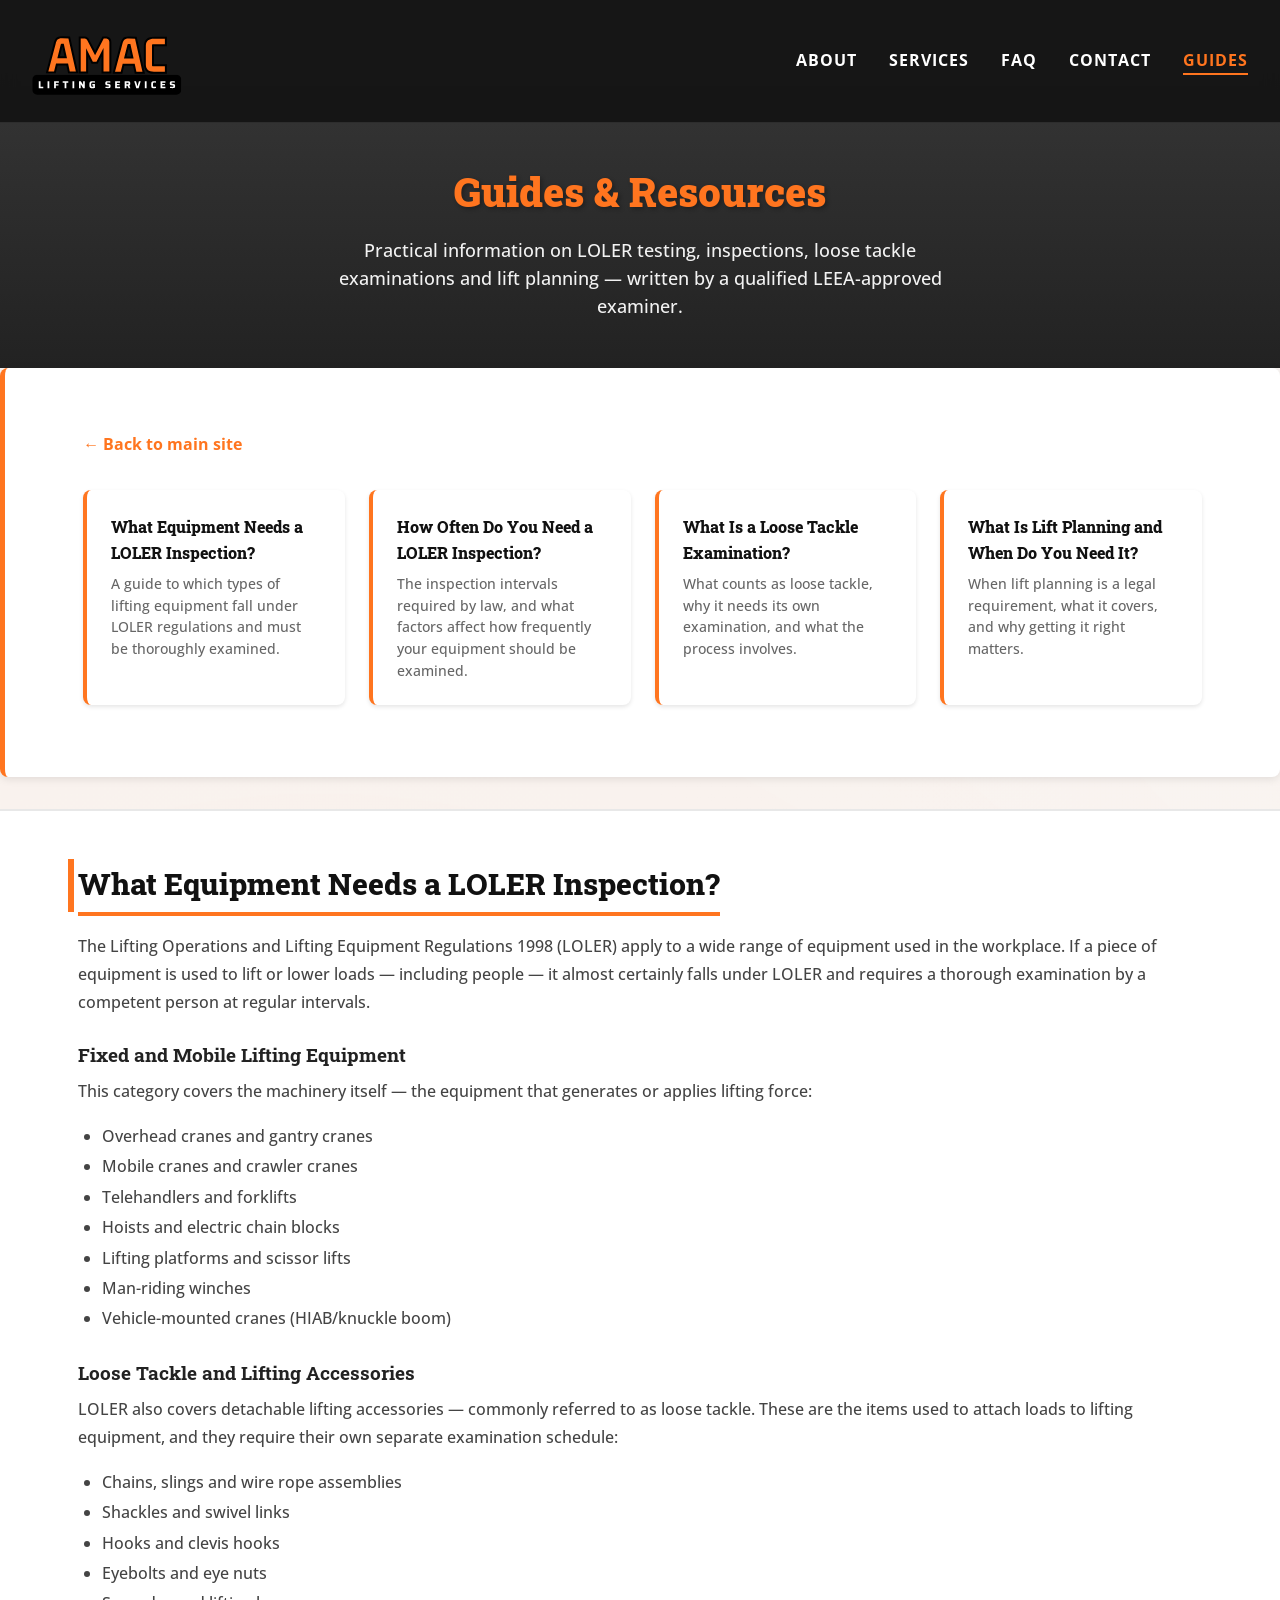
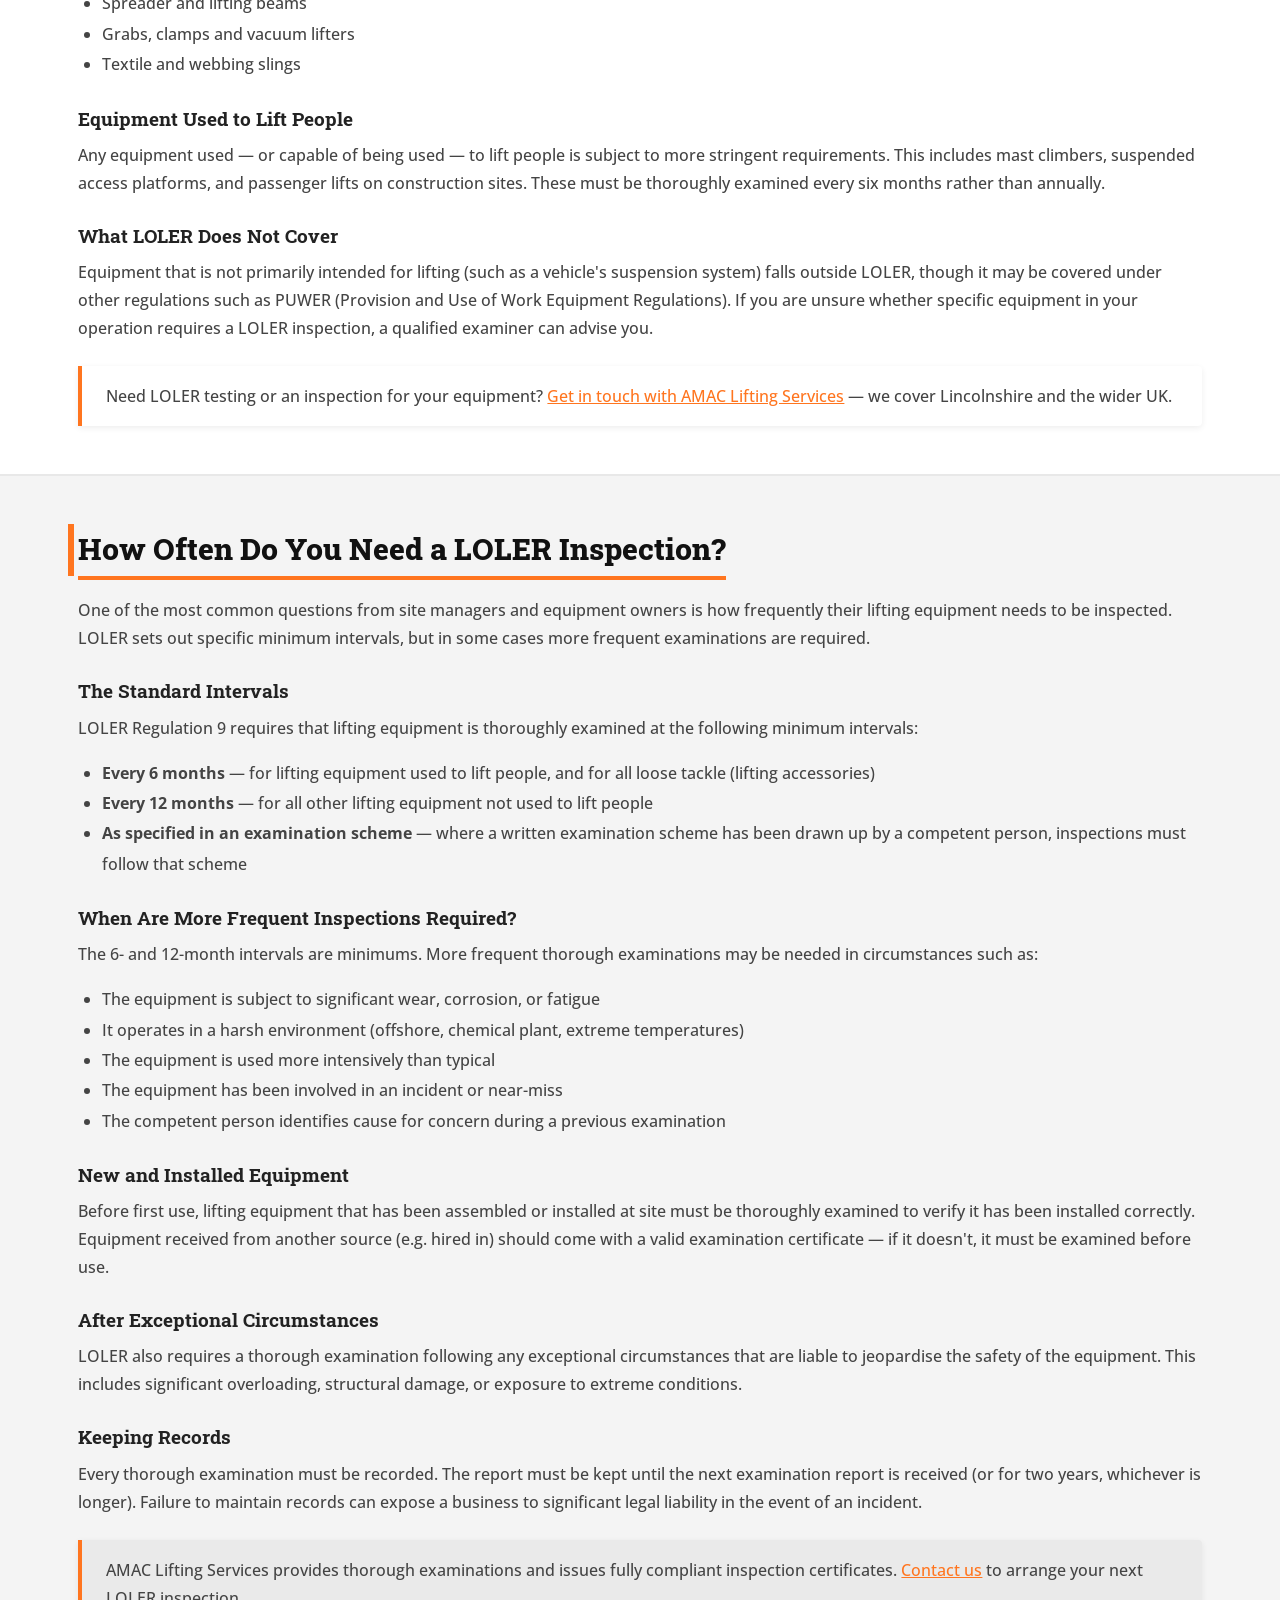
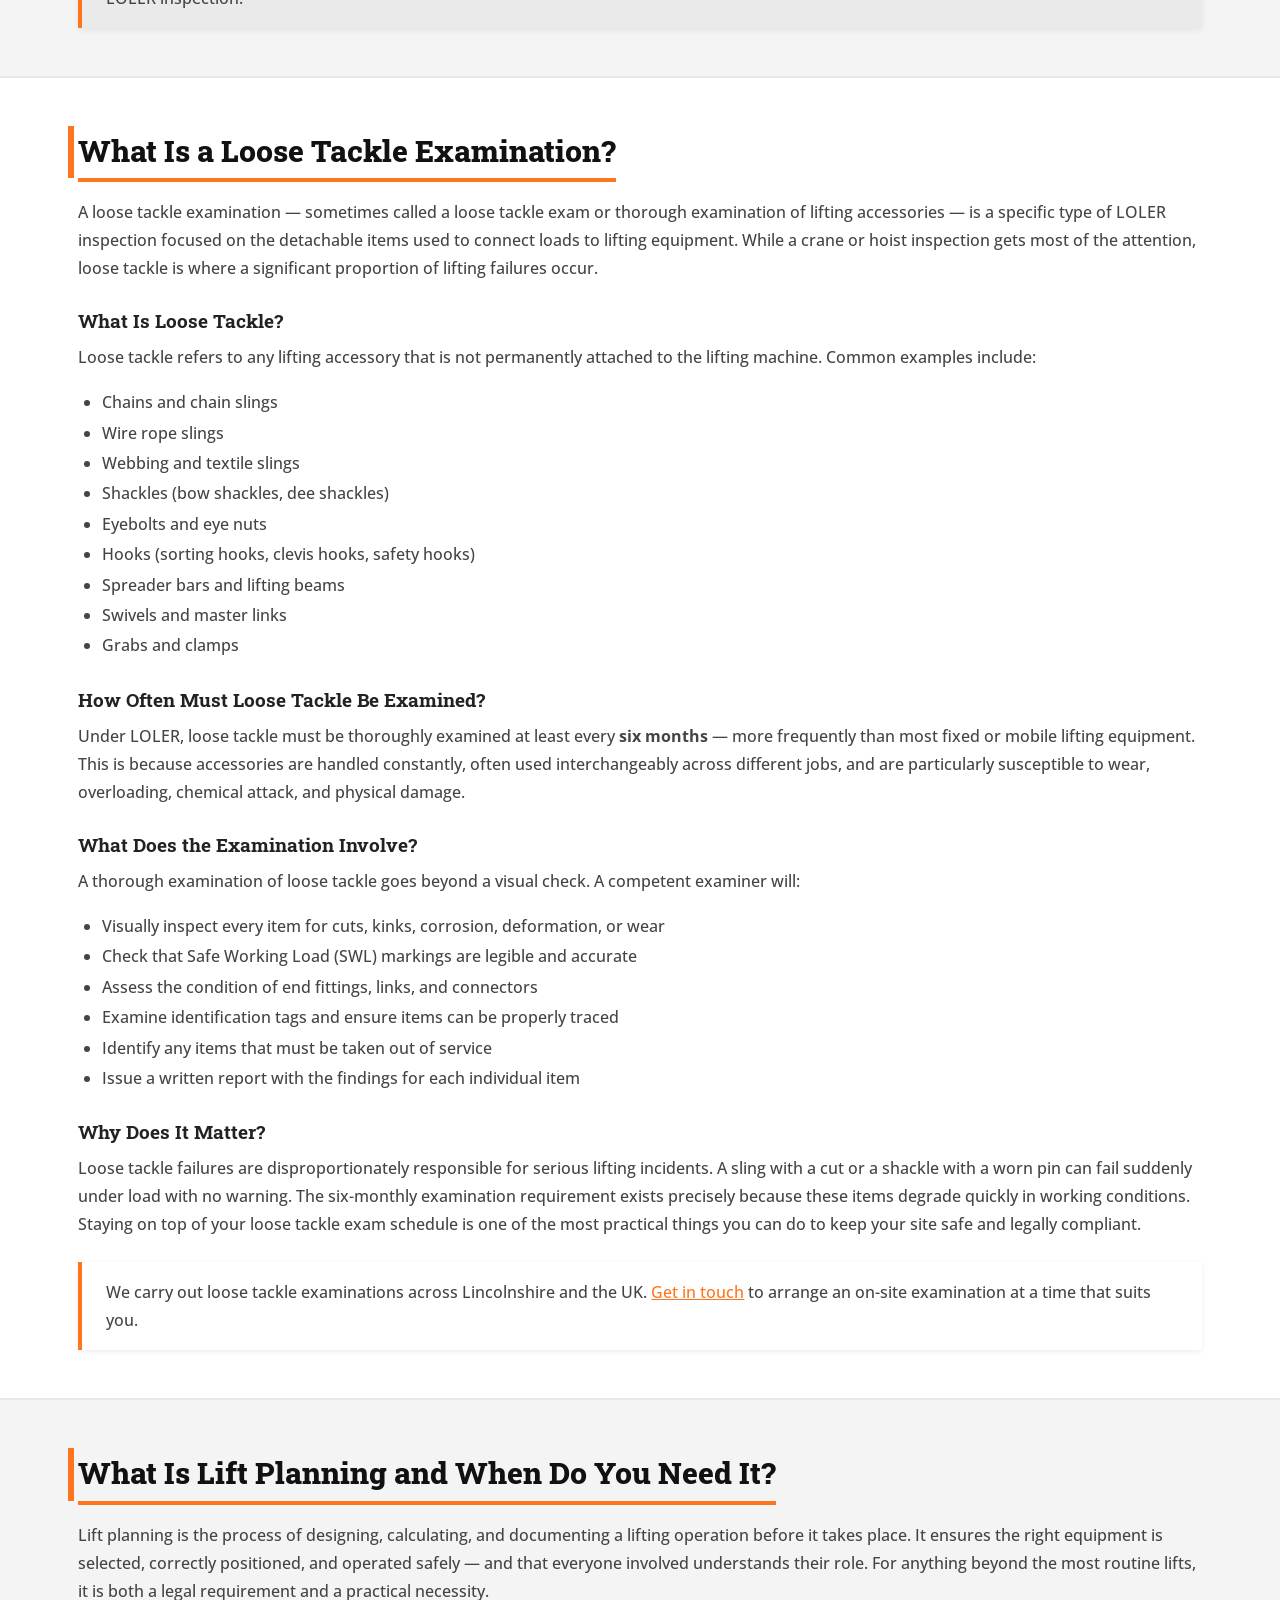
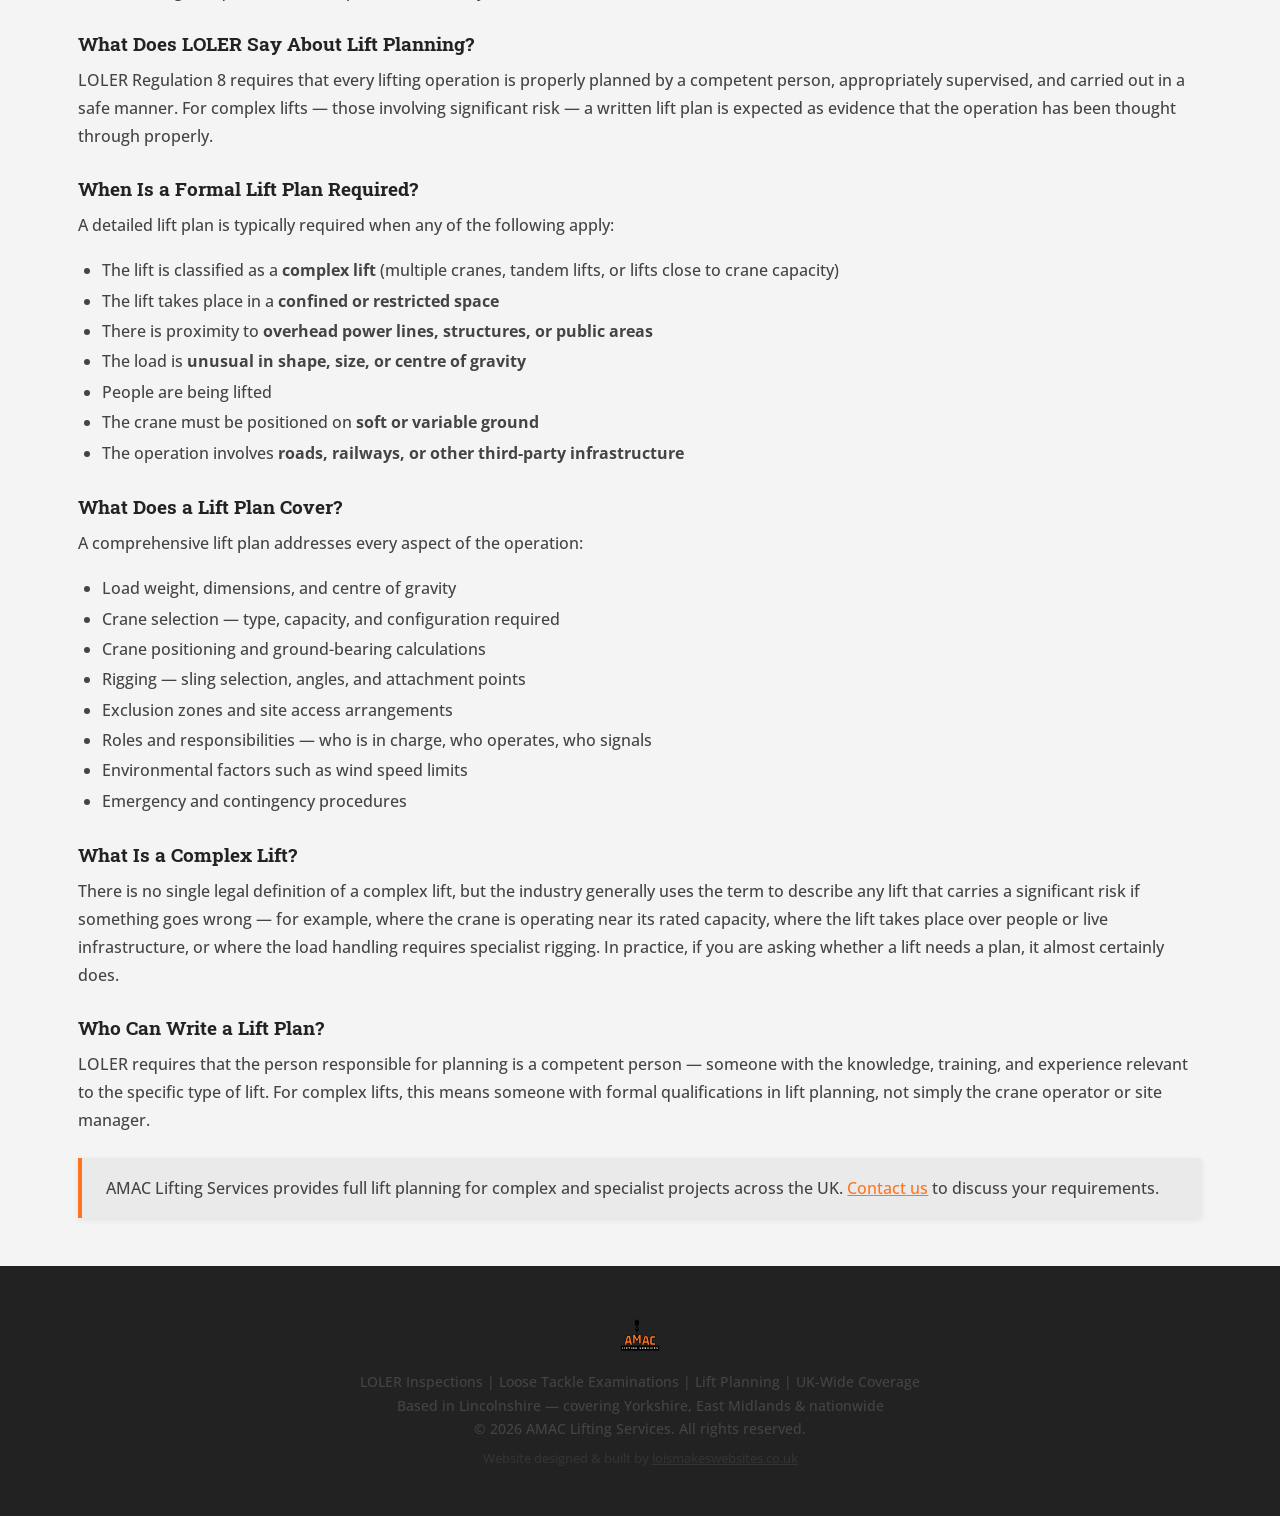
==== commit 5fe21930: "improved SEO" ====
--- a/blog.html
+++ b/blog.html
@@ -4,7 +4,7 @@
     <meta charset="UTF-8">
     <meta name="viewport" content="width=device-width, initial-scale=1.0">
     <title>LOLER & Lifting Equipment Guides | AMAC Lifting Services</title>
-    <meta name="description" content="Practical guides on LOLER inspections, loose tackle examinations, lift planning and lifting equipment compliance. Written by a qualified LEEA-approved examiner.">
+    <meta name="description" content="Practical guides on LOLER testing, inspections, loose tackle examinations, lift planning and lifting equipment compliance. Written by a qualified LEEA-approved examiner.">
     <link rel="canonical" href="https://www.amacliftingservices.co.uk/blog.html">
     <!-- Open Graph / social -->
     <meta property="og:title" content="LOLER & Lifting Equipment Guides | AMAC Lifting Services">
@@ -90,7 +90,7 @@
         <div class="blog-hero">
             <div class="container">
                 <h1>Guides &amp; Resources</h1>
-                <p>Practical information on LOLER inspections, loose tackle examinations and lift planning — written by a qualified LEEA-approved examiner.</p>
+                <p>Practical information on LOLER testing, inspections, loose tackle examinations and lift planning — written by a qualified LEEA-approved examiner.</p>
             </div>
         </div>
 
@@ -155,7 +155,7 @@
                 <p>Equipment that is not primarily intended for lifting (such as a vehicle's suspension system) falls outside LOLER, though it may be covered under other regulations such as PUWER (Provision and Use of Work Equipment Regulations). If you are unsure whether specific equipment in your operation requires a LOLER inspection, a qualified examiner can advise you.</p>
 
                 <div class="article-cta">
-                    <p>Need a LOLER inspection for your equipment? <a href="index.html#contact">Get in touch with AMAC Lifting Services</a> — we cover Lincolnshire and the wider UK.</p>
+                    <p>Need LOLER testing or an inspection for your equipment? <a href="index.html#contact">Get in touch with AMAC Lifting Services</a> — we cover Lincolnshire and the wider UK.</p>
                 </div>
             </div>
         </article>
--- a/css/styles.css
+++ b/css/styles.css
@@ -411,13 +411,13 @@
   background: linear-gradient(180deg, #3a3a3a 0%, #222 100%);
   color: #fff;
   text-align: center;
-  padding: 8rem 1rem 3rem; /* top clears fixed navbar (~122px) */
+  padding: 10rem 1rem 3rem; /* top clears fixed navbar (~122px) */
 }
 .blog-hero h1 {
   font-family: var(--font-heading);
   font-size: 2.5rem;
   font-weight: 900;
-  color: #fff;
+  color: var(--accent);
   text-shadow: 2px 2px 4px rgba(0,0,0,0.3);
   margin-bottom: 0.75rem;
 }
